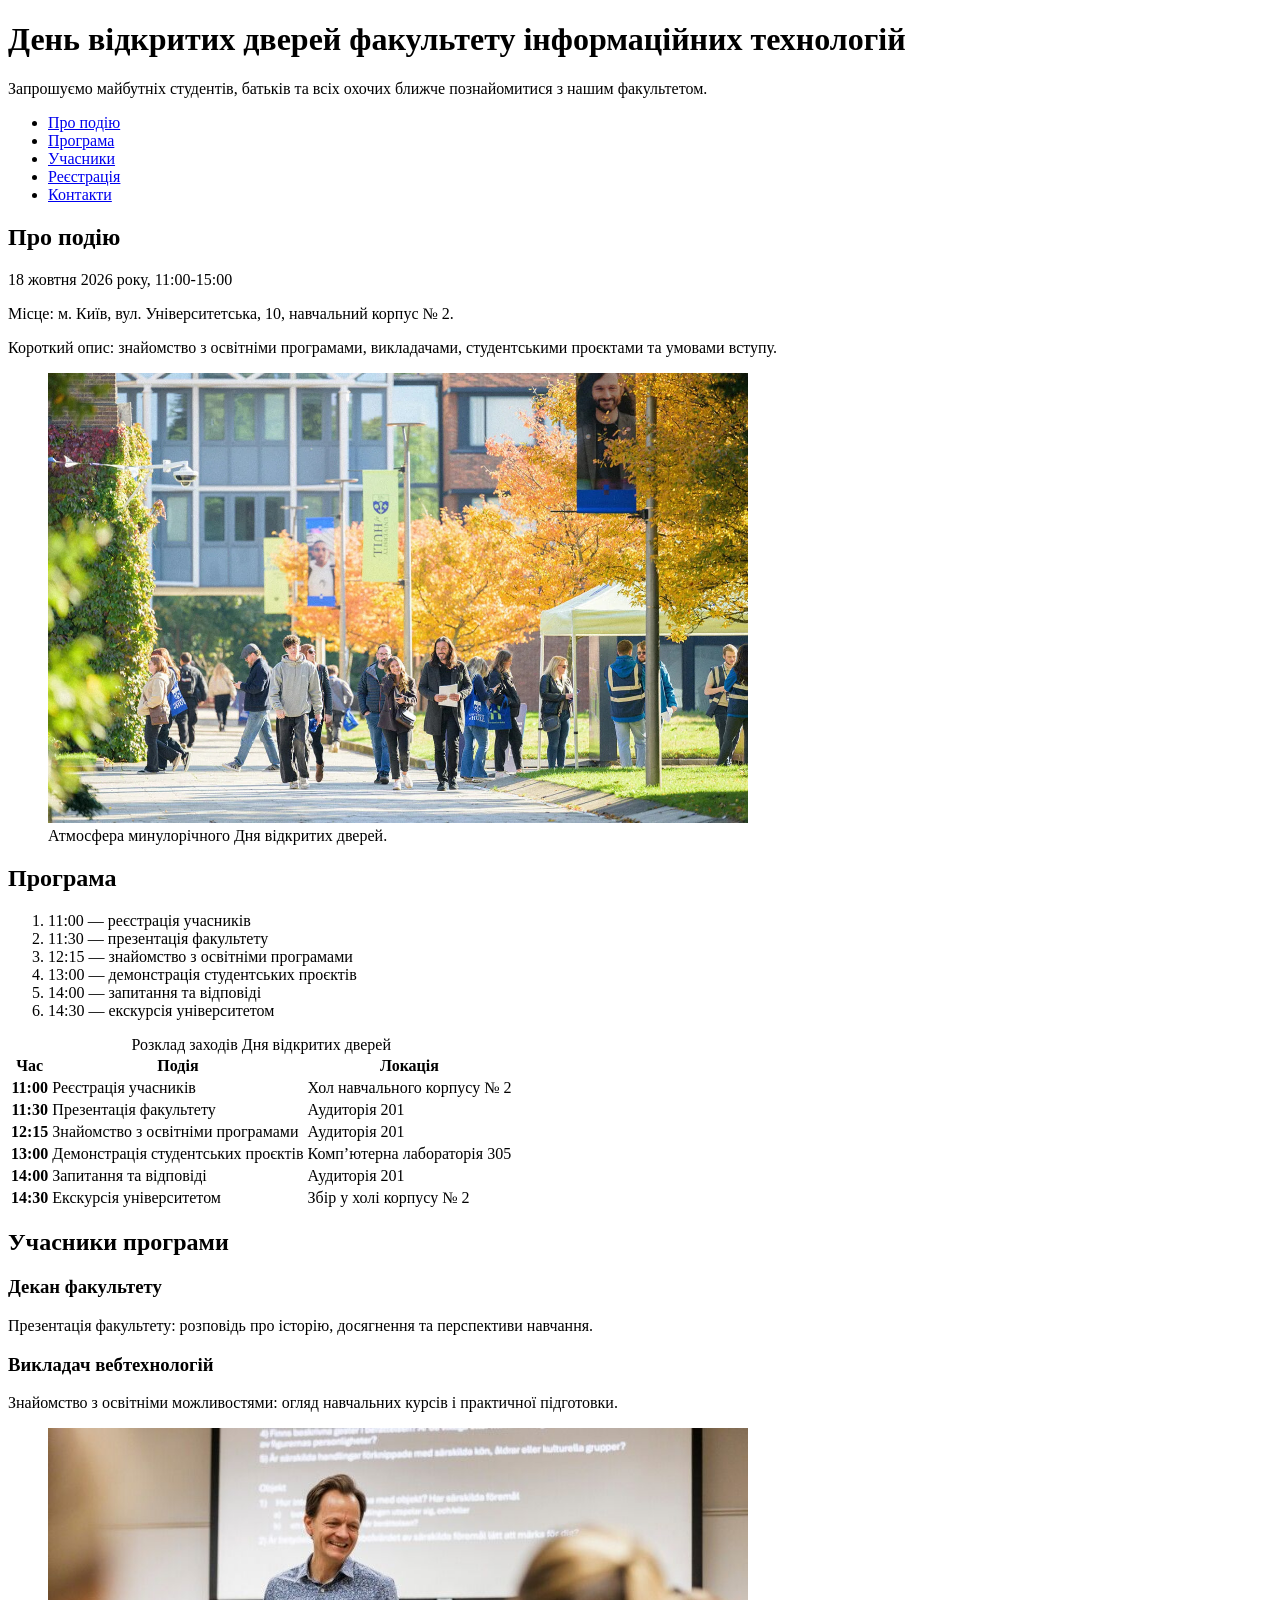
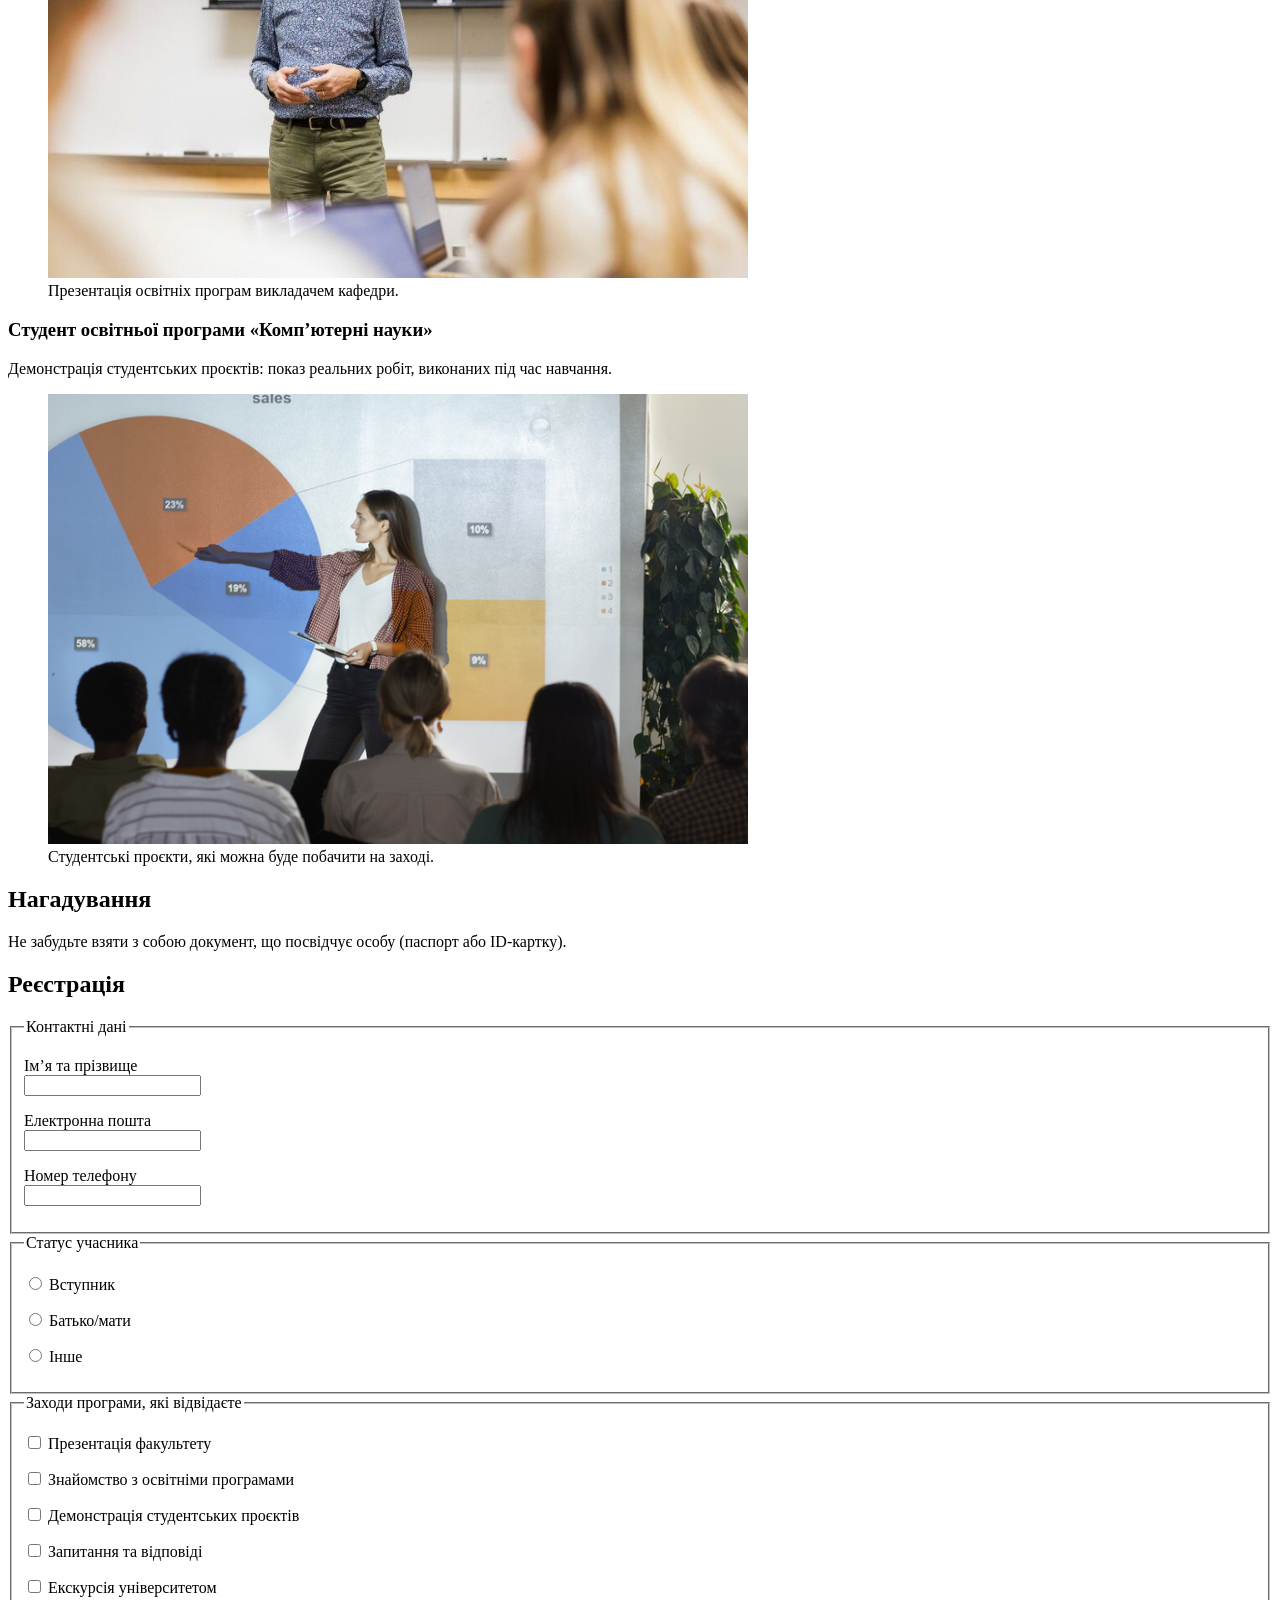
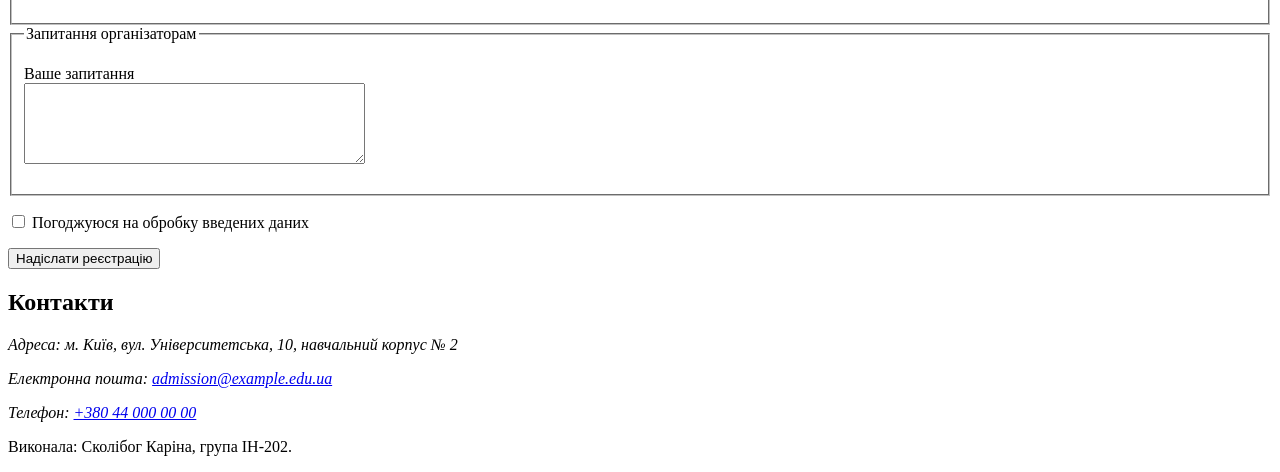
==== lab1/index.html @ 7cae6dbc "lab 1: add semantic HTML page for University Open Day" ====
<!doctype html>
<html lang="uk">
  <head>
    <meta charset="UTF-8" />
    <meta name="viewport" content="width=device-width, initial-scale=1.0" />
    <title>День відкритих дверей факультету інформаційних технологій</title>
  </head>
  <body>
    <!-- Хедер: заголовок, вступний текст і навігація -->
    <header>
      <h1>День відкритих дверей факультету інформаційних технологій</h1>
      <p>
        Запрошуємо майбутніх студентів, батьків та всіх охочих ближче
        познайомитися з нашим факультетом.
      </p>

      <nav>
        <ul>
          <li><a href="#about">Про подію</a></li>
          <li><a href="#program">Програма</a></li>
          <li><a href="#participants">Учасники</a></li>
          <li><a href="#registration">Реєстрація</a></li>
          <li><a href="#contacts">Контакти</a></li>
        </ul>
      </nav>
    </header>

    <main>
      <!-- Розділ Про подію: дата, час, місце, опис і зображення -->
      <section id="about">
        <h2>Про подію</h2>
        <p>
          <time datetime="2026-10-18">18 жовтня 2026 року</time>,
          <time datetime="11:00">11:00</time>-<time datetime="15:00"
            >15:00</time
          >
        </p>
        <p>Місце: м. Київ, вул. Університетська, 10, навчальний корпус № 2.</p>
        <p>
          Короткий опис: знайомство з освітніми програмами, викладачами,
          студентськими проєктами та умовами вступу.
        </p>

        <figure>
          <img
            src="images/openday.jpg"
            alt="Студенти та батьки відвідують територію університету під час Дня відкритих дверей"
            width="700"
            height="450"
          />
          <figcaption>Атмосфера минулорічного Дня відкритих дверей.</figcaption>
        </figure>
      </section>

      <!-- Розділ Програма: нумерований список і таблиця з розкладом -->
      <section id="program">
        <h2>Програма</h2>
        <ol>
          <li>11:00 — реєстрація учасників</li>
          <li>11:30 — презентація факультету</li>
          <li>12:15 — знайомство з освітніми програмами</li>
          <li>13:00 — демонстрація студентських проєктів</li>
          <li>14:00 — запитання та відповіді</li>
          <li>14:30 — екскурсія університетом</li>
        </ol>

        <table>
          <caption>
            Розклад заходів Дня відкритих дверей
          </caption>
          <thead>
            <tr>
              <th scope="col">Час</th>
              <th scope="col">Подія</th>
              <th scope="col">Локація</th>
            </tr>
          </thead>
          <tbody>
            <tr>
              <th scope="row"><time datetime="11:00">11:00</time></th>
              <td>Реєстрація учасників</td>
              <td>Хол навчального корпусу № 2</td>
            </tr>
            <tr>
              <th scope="row"><time datetime="11:30">11:30</time></th>
              <td>Презентація факультету</td>
              <td>Аудиторія 201</td>
            </tr>
            <tr>
              <th scope="row"><time datetime="12:15">12:15</time></th>
              <td>Знайомство з освітніми програмами</td>
              <td>Аудиторія 201</td>
            </tr>
            <tr>
              <th scope="row"><time datetime="13:00">13:00</time></th>
              <td>Демонстрація студентських проєктів</td>
              <td>Комп’ютерна лабораторія 305</td>
            </tr>
            <tr>
              <th scope="row"><time datetime="14:00">14:00</time></th>
              <td>Запитання та відповіді</td>
              <td>Аудиторія 201</td>
            </tr>
            <tr>
              <th scope="row"><time datetime="14:30">14:30</time></th>
              <td>Екскурсія університетом</td>
              <td>Збір у холі корпусу № 2</td>
            </tr>
          </tbody>
        </table>
      </section>

      <!-- Розділ Учасники: кожен учасник як окремий article -->
      <section id="participants">
        <h2>Учасники програми</h2>

        <article>
          <h3>Декан факультету</h3>
          <p>
            Презентація факультету: розповідь про історію, досягнення та
            перспективи навчання.
          </p>
        </article>

        <article>
          <h3>Викладач вебтехнологій</h3>
          <p>
            Знайомство з освітніми можливостями: огляд навчальних курсів і
            практичної підготовки.
          </p>
        </article>

        <!-- Друге зображення: викладач -->
        <figure>
          <img
            src="images/coding.jpg"
            alt="Викладач вебтехнологій проводить презентацію для студентів"
            width="700"
            height="450"
          />
          <figcaption>
            Презентація освітніх програм викладачем кафедри.
          </figcaption>
        </figure>

        <article>
          <h3>Студент освітньої програми «Комп’ютерні науки»</h3>
          <p>
            Демонстрація студентських проєктів: показ реальних робіт, виконаних
            під час навчання.
          </p>
        </article>

        <!-- Третє зображення: студентський проєкт -->
        <figure>
          <img
            src="images/student-project.jpg"
            alt="Студент демонструє програмний проєкт на проекторі"
            width="700"
            height="450"
          />
          <figcaption>
            Студентські проєкти, які можна буде побачити на заході.
          </figcaption>
        </figure>
      </section>

      <!-- Додатковий блок із нагадуванням (aside) -->
      <aside>
        <h2>Нагадування</h2>
        <p>
          Не забудьте взяти з собою документ, що посвідчує особу (паспорт або
          ID-картку).
        </p>
      </aside>

      <!-- Розділ Реєстрація: форма з полями -->
      <section id="registration">
        <h2>Реєстрація</h2>
        <form action="#" method="post">
          <fieldset>
            <legend>Контактні дані</legend>

            <p>
              <label for="full-name">Ім’я та прізвище</label><br />
              <input
                id="full-name"
                name="fullName"
                type="text"
                autocomplete="name"
                required
              />
            </p>

            <p>
              <label for="email">Електронна пошта</label><br />
              <input
                id="email"
                name="email"
                type="email"
                autocomplete="email"
                required
              />
            </p>

            <p>
              <label for="phone">Номер телефону</label><br />
              <input
                id="phone"
                name="phone"
                type="tel"
                autocomplete="tel"
                required
              />
            </p>
          </fieldset>

          <fieldset>
            <legend>Статус учасника</legend>

            <p>
              <input
                id="status-entrant"
                name="status"
                type="radio"
                value="entrant"
                required
              />
              <label for="status-entrant">Вступник</label>
            </p>

            <p>
              <input
                id="status-parent"
                name="status"
                type="radio"
                value="parent"
              />
              <label for="status-parent">Батько/мати</label>
            </p>

            <p>
              <input
                id="status-other"
                name="status"
                type="radio"
                value="other"
              />
              <label for="status-other">Інше</label>
            </p>
          </fieldset>

          <fieldset>
            <legend>Заходи програми, які відвідаєте</legend>

            <p>
              <input
                id="event-presentation"
                name="events"
                type="checkbox"
                value="presentation"
              />
              <label for="event-presentation">Презентація факультету</label>
            </p>

            <p>
              <input
                id="event-programs"
                name="events"
                type="checkbox"
                value="programs"
              />
              <label for="event-programs"
                >Знайомство з освітніми програмами</label
              >
            </p>

            <p>
              <input
                id="event-projects"
                name="events"
                type="checkbox"
                value="projects"
              />
              <label for="event-projects"
                >Демонстрація студентських проєктів</label
              >
            </p>

            <p>
              <input id="event-qa" name="events" type="checkbox" value="qa" />
              <label for="event-qa">Запитання та відповіді</label>
            </p>

            <p>
              <input
                id="event-tour"
                name="events"
                type="checkbox"
                value="tour"
              />
              <label for="event-tour">Екскурсія університетом</label>
            </p>
          </fieldset>

          <fieldset>
            <legend>Запитання організаторам</legend>
            <p>
              <label for="question">Ваше запитання</label><br />
              <textarea
                id="question"
                name="question"
                rows="5"
                cols="40"
              ></textarea>
            </p>
          </fieldset>

          <p>
            <input id="consent" name="consent" type="checkbox" required />
            <label for="consent">Погоджуюся на обробку введених даних</label>
          </p>

          <button type="submit">Надіслати реєстрацію</button>
        </form>
      </section>
    </main>

    <!-- Футер: контакти та інформація про автора -->
    <footer id="contacts">
      <h2>Контакти</h2>
      <address>
        <p>Адреса: м. Київ, вул. Університетська, 10, навчальний корпус № 2</p>
        <p>
          Електронна пошта:
          <a href="mailto:admission@example.edu.ua">admission@example.edu.ua</a>
        </p>
        <p>Телефон: <a href="tel:+380440000000">+380 44 000 00 00</a></p>
      </address>
      <p>Виконала: Сколібог Каріна, група ІН-202.</p>
    </footer>
  </body>
</html>
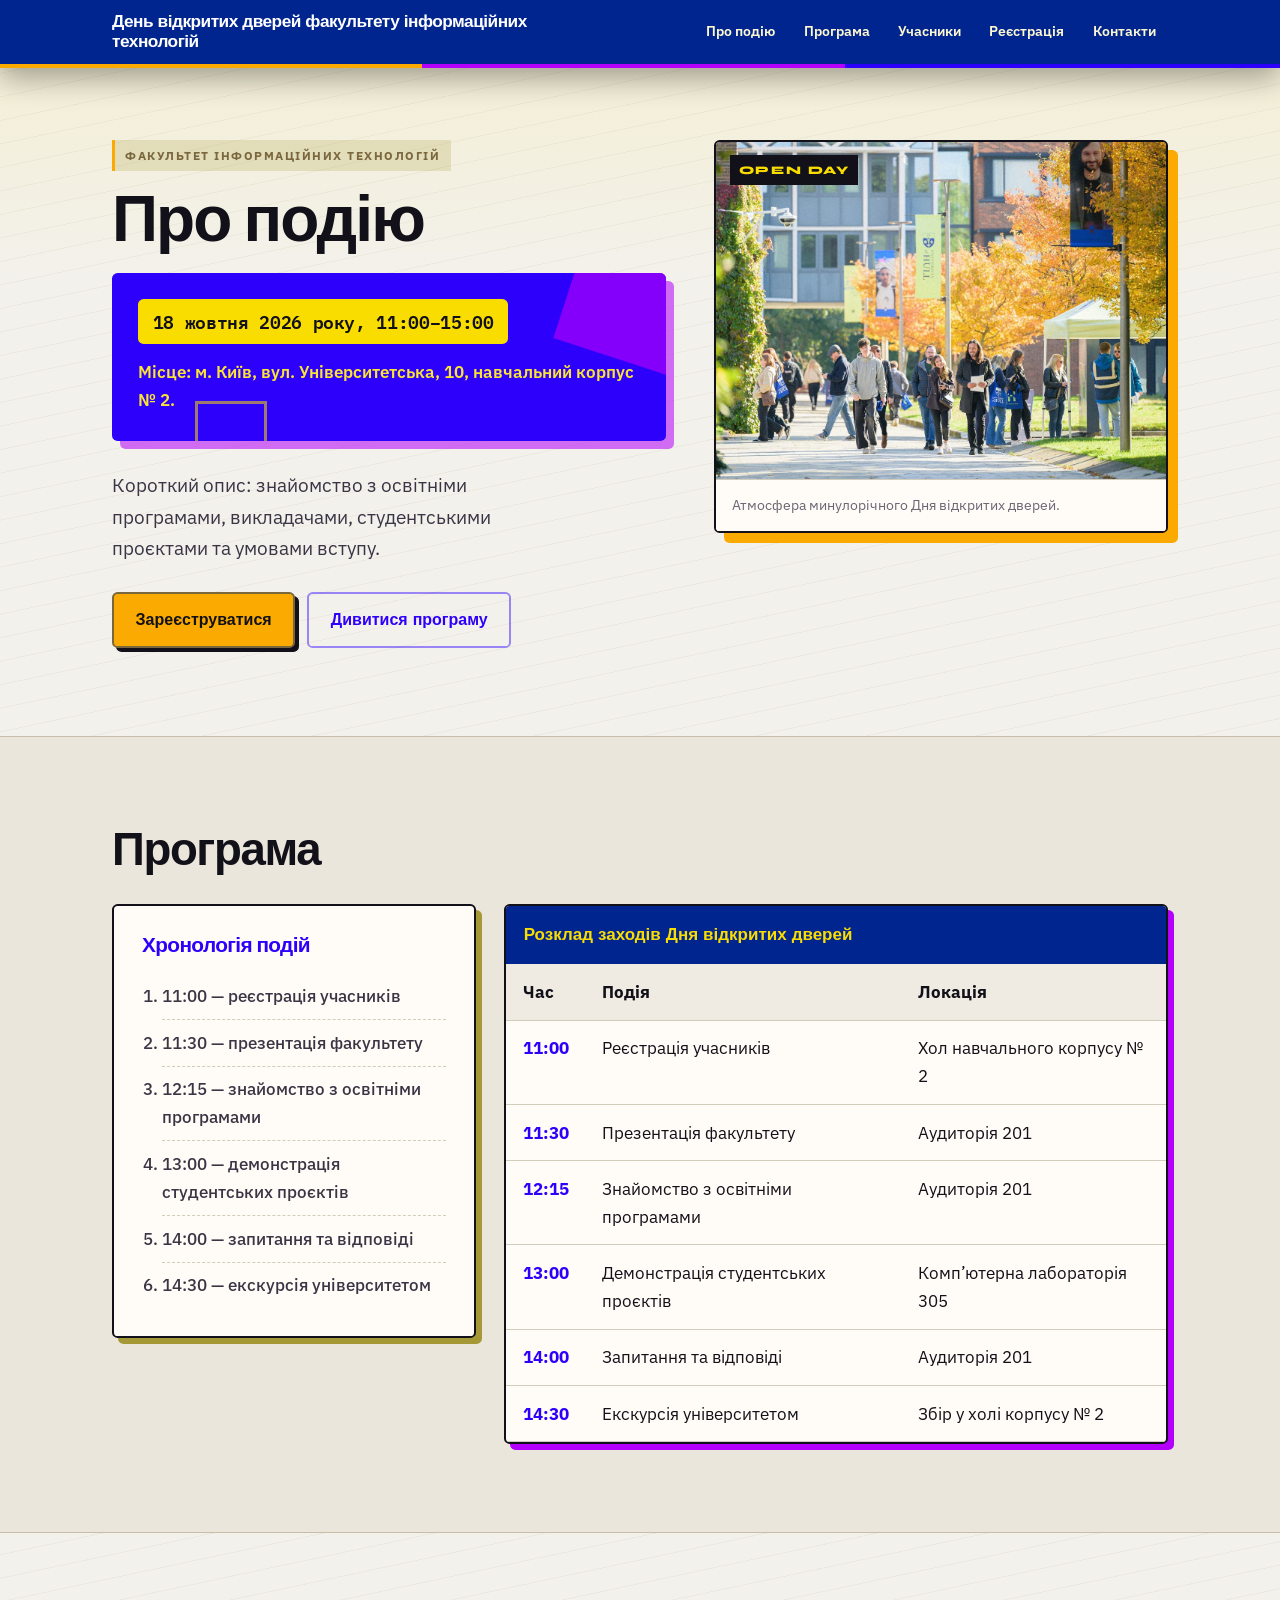
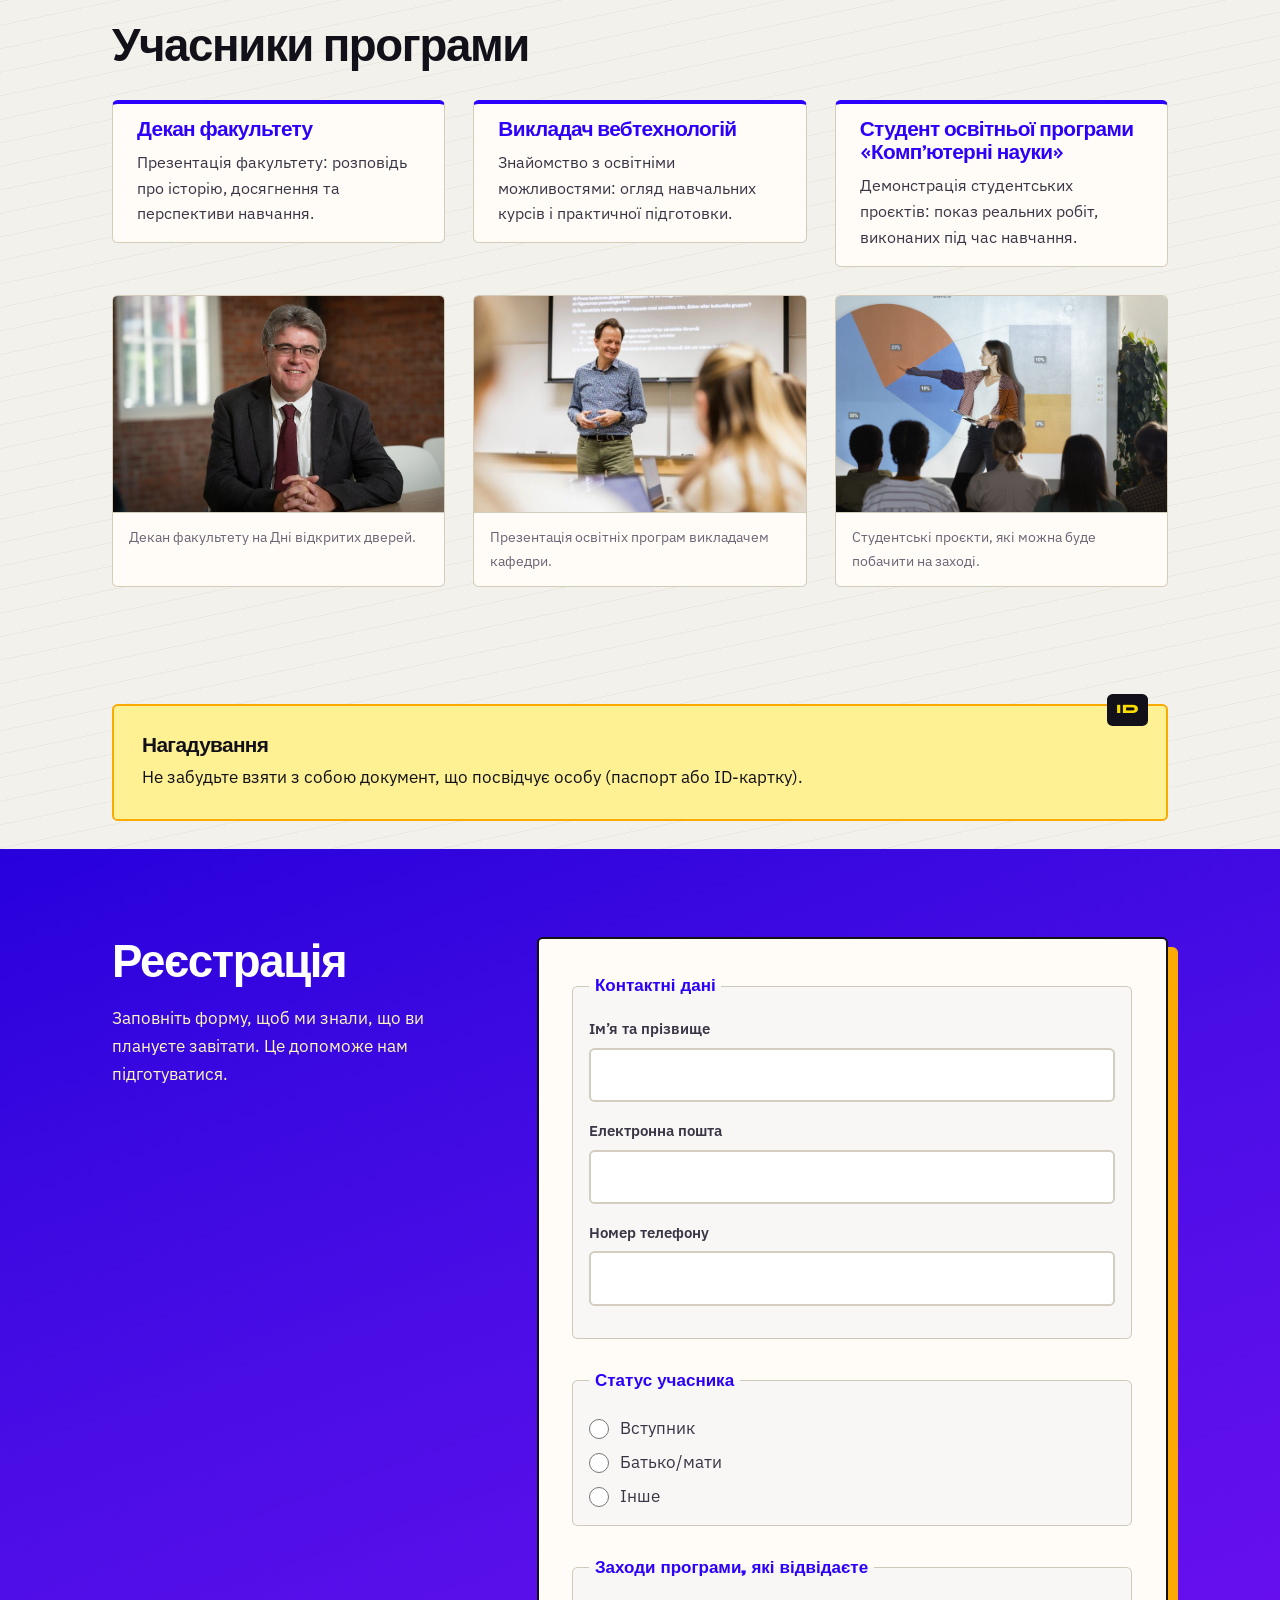
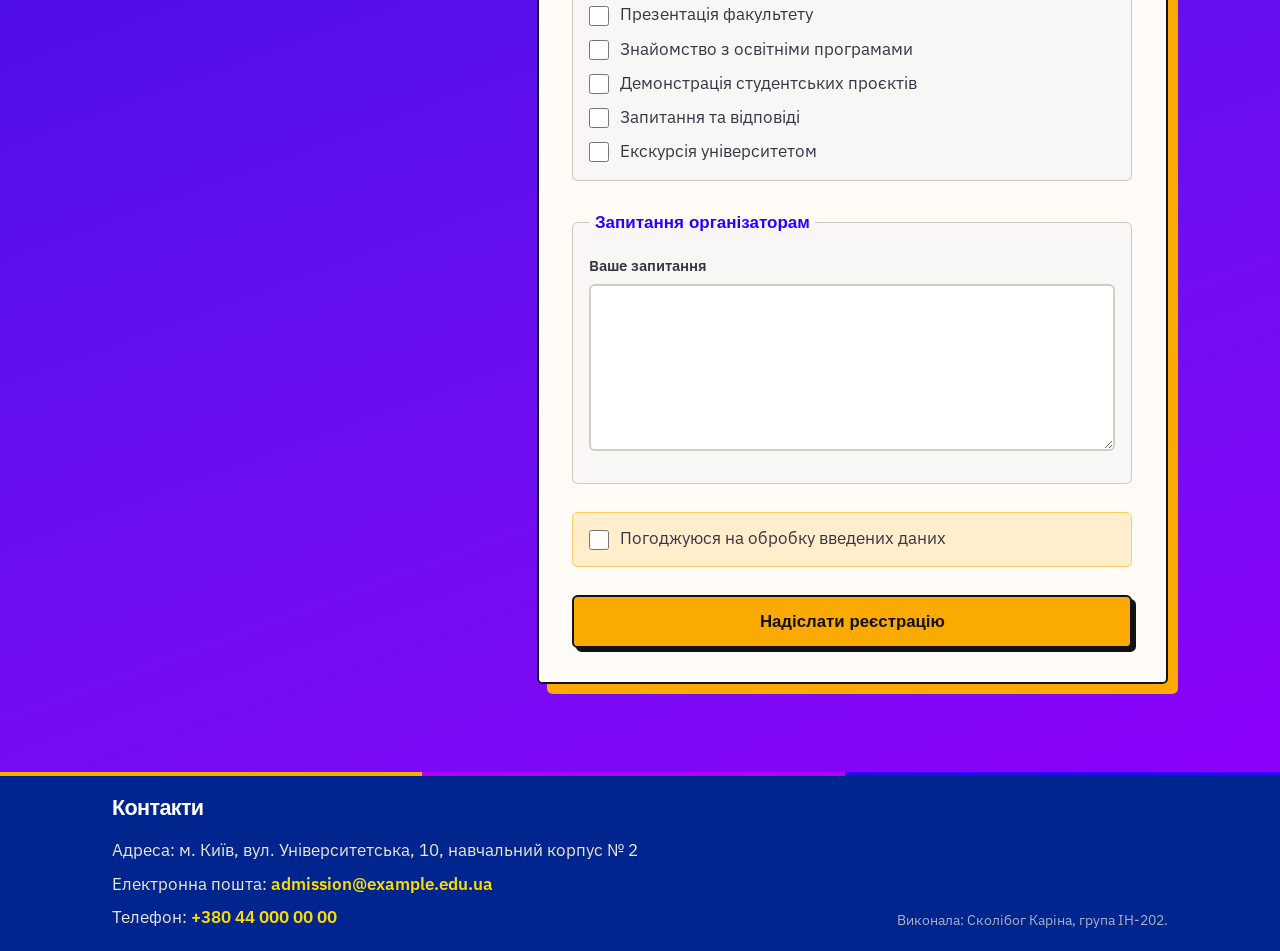
==== commit 1149720f: "lab 2: add CSS styling and responsive layout (flexbox, grid, media queries) for Open Day page" ====
--- a/lab1/index.html
+++ b/lab1/index.html
@@ -4,340 +4,417 @@
     <meta charset="UTF-8" />
     <meta name="viewport" content="width=device-width, initial-scale=1.0" />
     <title>День відкритих дверей факультету інформаційних технологій</title>
+    <link rel="preconnect" href="https://fonts.googleapis.com" />
+    <link rel="preconnect" href="https://fonts.gstatic.com" crossorigin />
+    <link
+      href="https://fonts.googleapis.com/css2?family=IBM+Plex+Mono:wght@500;600&family=IBM+Plex+Sans:wght@400;500;600;700&family=Syne:wght@700;800&display=swap"
+      rel="stylesheet"
+    />
+    <link rel="stylesheet" href="styles.css" />
   </head>
-  <body>
+  <body id="top">
     <!-- Хедер: заголовок, вступний текст і навігація -->
-    <header>
-      <h1>День відкритих дверей факультету інформаційних технологій</h1>
-      <p>
-        Запрошуємо майбутніх студентів, батьків та всіх охочих ближче
-        познайомитися з нашим факультетом.
-      </p>
-
-      <nav>
-        <ul>
-          <li><a href="#about">Про подію</a></li>
-          <li><a href="#program">Програма</a></li>
-          <li><a href="#participants">Учасники</a></li>
-          <li><a href="#registration">Реєстрація</a></li>
-          <li><a href="#contacts">Контакти</a></li>
-        </ul>
-      </nav>
+    <header class="site-header">
+      <div class="container header-inner">
+        <div class="brand">
+          <h1>День відкритих дверей факультету інформаційних технологій</h1>
+          <p>
+            Запрошуємо майбутніх студентів, батьків та всіх охочих ближче
+            познайомитися з нашим факультетом.
+          </p>
+        </div>
+
+        <nav class="main-nav" aria-label="Основна навігація">
+          <ul class="nav-list">
+            <li><a href="#about">Про подію</a></li>
+            <li><a href="#program">Програма</a></li>
+            <li><a href="#participants">Учасники</a></li>
+            <li><a href="#registration">Реєстрація</a></li>
+            <li><a href="#contacts">Контакти</a></li>
+          </ul>
+        </nav>
+      </div>
     </header>
 
     <main>
       <!-- Розділ Про подію: дата, час, місце, опис і зображення -->
-      <section id="about">
-        <h2>Про подію</h2>
-        <p>
-          <time datetime="2026-10-18">18 жовтня 2026 року</time>,
-          <time datetime="11:00">11:00</time>-<time datetime="15:00"
-            >15:00</time
-          >
-        </p>
-        <p>Місце: м. Київ, вул. Університетська, 10, навчальний корпус № 2.</p>
-        <p>
-          Короткий опис: знайомство з освітніми програмами, викладачами,
-          студентськими проєктами та умовами вступу.
-        </p>
-
-        <figure>
-          <img
-            src="images/openday.jpg"
-            alt="Студенти та батьки відвідують територію університету під час Дня відкритих дверей"
-            width="700"
-            height="450"
-          />
-          <figcaption>Атмосфера минулорічного Дня відкритих дверей.</figcaption>
-        </figure>
+      <section id="about" class="section hero-section">
+        <div class="container hero-grid">
+          <div class="hero-text">
+            <p class="hero-kicker">Факультет інформаційних технологій</p>
+            <h2>Про подію</h2>
+            <div class="event-meta">
+              <p class="badge">
+                <time datetime="2026-10-18">18 жовтня 2026 року</time>,
+                <time datetime="11:00">11:00</time>–<time datetime="15:00"
+                  >15:00</time
+                >
+              </p>
+              <p>
+                Місце: м. Київ, вул. Університетська, 10, навчальний корпус № 2.
+              </p>
+            </div>
+            <p class="lead">
+              Короткий опис: знайомство з освітніми програмами, викладачами,
+              студентськими проєктами та умовами вступу.
+            </p>
+            <div class="hero-actions">
+              <a class="btn btn-primary" href="#registration"
+                >Зареєструватися</a
+              >
+              <a class="btn btn-ghost" href="#program">Дивитися програму</a>
+            </div>
+          </div>
+
+          <figure class="hero-figure">
+            <img
+              src="images/openday.jpg"
+              alt="Студенти та батьки відвідують територію університету під час Дня відкритих дверей"
+              width="700"
+              height="450"
+            />
+            <figcaption>
+              Атмосфера минулорічного Дня відкритих дверей.
+            </figcaption>
+          </figure>
+        </div>
       </section>
 
       <!-- Розділ Програма: нумерований список і таблиця з розкладом -->
-      <section id="program">
-        <h2>Програма</h2>
-        <ol>
-          <li>11:00 — реєстрація учасників</li>
-          <li>11:30 — презентація факультету</li>
-          <li>12:15 — знайомство з освітніми програмами</li>
-          <li>13:00 — демонстрація студентських проєктів</li>
-          <li>14:00 — запитання та відповіді</li>
-          <li>14:30 — екскурсія університетом</li>
-        </ol>
-
-        <table>
-          <caption>
-            Розклад заходів Дня відкритих дверей
-          </caption>
-          <thead>
-            <tr>
-              <th scope="col">Час</th>
-              <th scope="col">Подія</th>
-              <th scope="col">Локація</th>
-            </tr>
-          </thead>
-          <tbody>
-            <tr>
-              <th scope="row"><time datetime="11:00">11:00</time></th>
-              <td>Реєстрація учасників</td>
-              <td>Хол навчального корпусу № 2</td>
-            </tr>
-            <tr>
-              <th scope="row"><time datetime="11:30">11:30</time></th>
-              <td>Презентація факультету</td>
-              <td>Аудиторія 201</td>
-            </tr>
-            <tr>
-              <th scope="row"><time datetime="12:15">12:15</time></th>
-              <td>Знайомство з освітніми програмами</td>
-              <td>Аудиторія 201</td>
-            </tr>
-            <tr>
-              <th scope="row"><time datetime="13:00">13:00</time></th>
-              <td>Демонстрація студентських проєктів</td>
-              <td>Комп’ютерна лабораторія 305</td>
-            </tr>
-            <tr>
-              <th scope="row"><time datetime="14:00">14:00</time></th>
-              <td>Запитання та відповіді</td>
-              <td>Аудиторія 201</td>
-            </tr>
-            <tr>
-              <th scope="row"><time datetime="14:30">14:30</time></th>
-              <td>Екскурсія університетом</td>
-              <td>Збір у холі корпусу № 2</td>
-            </tr>
-          </tbody>
-        </table>
+      <section id="program" class="section section-muted">
+        <div class="container">
+          <h2>Програма</h2>
+
+          <div class="program-layout">
+            <div class="program-list-wrap">
+              <h3>Хронологія подій</h3>
+              <ol class="program-list">
+                <li>11:00 — реєстрація учасників</li>
+                <li>11:30 — презентація факультету</li>
+                <li>12:15 — знайомство з освітніми програмами</li>
+                <li>13:00 — демонстрація студентських проєктів</li>
+                <li>14:00 — запитання та відповіді</li>
+                <li>14:30 — екскурсія університетом</li>
+              </ol>
+            </div>
+
+            <div class="table-responsive">
+              <table>
+                <caption>
+                  Розклад заходів Дня відкритих дверей
+                </caption>
+                <thead>
+                  <tr>
+                    <th scope="col">Час</th>
+                    <th scope="col">Подія</th>
+                    <th scope="col">Локація</th>
+                  </tr>
+                </thead>
+                <tbody>
+                  <tr>
+                    <th scope="row"><time datetime="11:00">11:00</time></th>
+                    <td>Реєстрація учасників</td>
+                    <td>Хол навчального корпусу № 2</td>
+                  </tr>
+                  <tr>
+                    <th scope="row"><time datetime="11:30">11:30</time></th>
+                    <td>Презентація факультету</td>
+                    <td>Аудиторія 201</td>
+                  </tr>
+                  <tr>
+                    <th scope="row"><time datetime="12:15">12:15</time></th>
+                    <td>Знайомство з освітніми програмами</td>
+                    <td>Аудиторія 201</td>
+                  </tr>
+                  <tr>
+                    <th scope="row"><time datetime="13:00">13:00</time></th>
+                    <td>Демонстрація студентських проєктів</td>
+                    <td>Комп’ютерна лабораторія 305</td>
+                  </tr>
+                  <tr>
+                    <th scope="row"><time datetime="14:00">14:00</time></th>
+                    <td>Запитання та відповіді</td>
+                    <td>Аудиторія 201</td>
+                  </tr>
+                  <tr>
+                    <th scope="row"><time datetime="14:30">14:30</time></th>
+                    <td>Екскурсія університетом</td>
+                    <td>Збір у холі корпусу № 2</td>
+                  </tr>
+                </tbody>
+              </table>
+            </div>
+          </div>
+        </div>
       </section>
 
       <!-- Розділ Учасники: кожен учасник як окремий article -->
-      <section id="participants">
-        <h2>Учасники програми</h2>
-
-        <article>
-          <h3>Декан факультету</h3>
+      <section id="participants" class="section">
+        <div class="container">
+          <h2>Учасники програми</h2>
+
+          <div class="participants-panel">
+            <div class="participants-grid">
+              <div class="participant-stack">
+                <article class="participant-card">
+                  <h3>Декан факультету</h3>
+                  <p>
+                    Презентація факультету: розповідь про історію, досягнення та
+                    перспективи навчання.
+                  </p>
+                </article>
+                <figure class="participant-card card-image">
+                  <img
+                    src="images/dean.jpg"
+                    alt="Декан факультету інформаційних технологій"
+                    width="700"
+                    height="450"
+                  />
+                  <figcaption>
+                    Декан факультету на Дні відкритих дверей.
+                  </figcaption>
+                </figure>
+              </div>
+
+              <div class="participant-stack">
+                <article class="participant-card">
+                  <h3>Викладач вебтехнологій</h3>
+                  <p>
+                    Знайомство з освітніми можливостями: огляд навчальних курсів
+                    і практичної підготовки.
+                  </p>
+                </article>
+                <!-- Друге зображення: викладач -->
+                <figure class="participant-card card-image">
+                  <img
+                    src="images/coding.jpg"
+                    alt="Викладач вебтехнологій проводить презентацію для студентів"
+                    width="700"
+                    height="450"
+                  />
+                  <figcaption>
+                    Презентація освітніх програм викладачем кафедри.
+                  </figcaption>
+                </figure>
+              </div>
+
+              <div class="participant-stack">
+                <article class="participant-card">
+                  <h3>Студент освітньої програми «Комп’ютерні науки»</h3>
+                  <p>
+                    Демонстрація студентських проєктів: показ реальних робіт,
+                    виконаних під час навчання.
+                  </p>
+                </article>
+                <!-- Третє зображення: студентський проєкт -->
+                <figure class="participant-card card-image">
+                  <img
+                    src="images/student-project.jpg"
+                    alt="Студент демонструє програмний проєкт на проекторі"
+                    width="700"
+                    height="450"
+                  />
+                  <figcaption>
+                    Студентські проєкти, які можна буде побачити на заході.
+                  </figcaption>
+                </figure>
+              </div>
+            </div>
+          </div>
+        </div>
+      </section>
+
+      <!-- Додатковий блок із нагадуванням (aside) -->
+      <aside class="container">
+        <div class="reminder-box">
+          <h2>Нагадування</h2>
           <p>
-            Презентація факультету: розповідь про історію, досягнення та
-            перспективи навчання.
+            Не забудьте взяти з собою документ, що посвідчує особу (паспорт або
+            ID-картку).
           </p>
-        </article>
-
-        <article>
-          <h3>Викладач вебтехнологій</h3>
-          <p>
-            Знайомство з освітніми можливостями: огляд навчальних курсів і
-            практичної підготовки.
-          </p>
-        </article>
-
-        <!-- Друге зображення: викладач -->
-        <figure>
-          <img
-            src="images/coding.jpg"
-            alt="Викладач вебтехнологій проводить презентацію для студентів"
-            width="700"
-            height="450"
-          />
-          <figcaption>
-            Презентація освітніх програм викладачем кафедри.
-          </figcaption>
-        </figure>
-
-        <article>
-          <h3>Студент освітньої програми «Комп’ютерні науки»</h3>
-          <p>
-            Демонстрація студентських проєктів: показ реальних робіт, виконаних
-            під час навчання.
-          </p>
-        </article>
-
-        <!-- Третє зображення: студентський проєкт -->
-        <figure>
-          <img
-            src="images/student-project.jpg"
-            alt="Студент демонструє програмний проєкт на проекторі"
-            width="700"
-            height="450"
-          />
-          <figcaption>
-            Студентські проєкти, які можна буде побачити на заході.
-          </figcaption>
-        </figure>
+        </div>
+      </aside>
+
+      <!-- Розділ Реєстрація: форма з полями -->
+      <section id="registration" class="section section-accent">
+        <div class="container form-layout">
+          <div class="form-info">
+            <h2>Реєстрація</h2>
+            <p>
+              Заповніть форму, щоб ми знали, що ви плануєте завітати. Це
+              допоможе нам підготуватися.
+            </p>
+          </div>
+
+          <form action="#" method="post">
+            <fieldset>
+              <legend>Контактні дані</legend>
+
+              <div class="form-field">
+                <label for="full-name">Ім’я та прізвище</label>
+                <input
+                  id="full-name"
+                  name="fullName"
+                  type="text"
+                  autocomplete="name"
+                  required
+                />
+              </div>
+
+              <div class="form-field">
+                <label for="email">Електронна пошта</label>
+                <input
+                  id="email"
+                  name="email"
+                  type="email"
+                  autocomplete="email"
+                  required
+                />
+              </div>
+
+              <div class="form-field">
+                <label for="phone">Номер телефону</label>
+                <input
+                  id="phone"
+                  name="phone"
+                  type="tel"
+                  autocomplete="tel"
+                  required
+                />
+              </div>
+            </fieldset>
+
+            <fieldset>
+              <legend>Статус учасника</legend>
+
+              <div class="radio-group">
+                <div class="form-check">
+                  <input
+                    id="status-entrant"
+                    name="status"
+                    type="radio"
+                    value="entrant"
+                    required
+                  />
+                  <label for="status-entrant">Вступник</label>
+                </div>
+                <div class="form-check">
+                  <input
+                    id="status-parent"
+                    name="status"
+                    type="radio"
+                    value="parent"
+                  />
+                  <label for="status-parent">Батько/мати</label>
+                </div>
+                <div class="form-check">
+                  <input
+                    id="status-other"
+                    name="status"
+                    type="radio"
+                    value="other"
+                  />
+                  <label for="status-other">Інше</label>
+                </div>
+              </div>
+            </fieldset>
+
+            <fieldset>
+              <legend>Заходи програми, які відвідаєте</legend>
+              <div class="checkbox-group">
+                <div class="form-check">
+                  <input
+                    id="event-presentation"
+                    name="events"
+                    type="checkbox"
+                    value="presentation"
+                  />
+                  <label for="event-presentation">Презентація факультету</label>
+                </div>
+                <div class="form-check">
+                  <input
+                    id="event-programs"
+                    name="events"
+                    type="checkbox"
+                    value="programs"
+                  />
+                  <label for="event-programs"
+                    >Знайомство з освітніми програмами</label
+                  >
+                </div>
+                <div class="form-check">
+                  <input
+                    id="event-projects"
+                    name="events"
+                    type="checkbox"
+                    value="projects"
+                  />
+                  <label for="event-projects"
+                    >Демонстрація студентських проєктів</label
+                  >
+                </div>
+                <div class="form-check">
+                  <input
+                    id="event-qa"
+                    name="events"
+                    type="checkbox"
+                    value="qa"
+                  />
+                  <label for="event-qa">Запитання та відповіді</label>
+                </div>
+                <div class="form-check">
+                  <input
+                    id="event-tour"
+                    name="events"
+                    type="checkbox"
+                    value="tour"
+                  />
+                  <label for="event-tour">Екскурсія університетом</label>
+                </div>
+              </div>
+            </fieldset>
+
+            <fieldset>
+              <legend>Запитання організаторам</legend>
+              <div class="form-field">
+                <label for="question">Ваше запитання</label>
+                <textarea id="question" name="question" rows="5"></textarea>
+              </div>
+            </fieldset>
+
+            <div class="form-check consent-check">
+              <input id="consent" name="consent" type="checkbox" required />
+              <label for="consent">Погоджуюся на обробку введених даних</label>
+            </div>
+
+            <button type="submit" class="btn-submit">
+              Надіслати реєстрацію
+            </button>
+          </form>
+        </div>
       </section>
-
-      <!-- Додатковий блок із нагадуванням (aside) -->
-      <aside>
-        <h2>Нагадування</h2>
-        <p>
-          Не забудьте взяти з собою документ, що посвідчує особу (паспорт або
-          ID-картку).
-        </p>
-      </aside>
-
-      <!-- Розділ Реєстрація: форма з полями -->
-      <section id="registration">
-        <h2>Реєстрація</h2>
-        <form action="#" method="post">
-          <fieldset>
-            <legend>Контактні дані</legend>
-
+    </main>
+
+    <!-- Футер: контакти та інформація про автора -->
+    <footer id="contacts" class="site-footer">
+      <div class="container footer-inner">
+        <div class="footer-contacts">
+          <h2>Контакти</h2>
+          <address>
+            <p>Адреса: м. Київ, вул. Університетська, 10, навчальний корпус № 2</p>
             <p>
-              <label for="full-name">Ім’я та прізвище</label><br />
-              <input
-                id="full-name"
-                name="fullName"
-                type="text"
-                autocomplete="name"
-                required
-              />
-            </p>
-
-            <p>
-              <label for="email">Електронна пошта</label><br />
-              <input
-                id="email"
-                name="email"
-                type="email"
-                autocomplete="email"
-                required
-              />
-            </p>
-
-            <p>
-              <label for="phone">Номер телефону</label><br />
-              <input
-                id="phone"
-                name="phone"
-                type="tel"
-                autocomplete="tel"
-                required
-              />
-            </p>
-          </fieldset>
-
-          <fieldset>
-            <legend>Статус учасника</legend>
-
-            <p>
-              <input
-                id="status-entrant"
-                name="status"
-                type="radio"
-                value="entrant"
-                required
-              />
-              <label for="status-entrant">Вступник</label>
-            </p>
-
-            <p>
-              <input
-                id="status-parent"
-                name="status"
-                type="radio"
-                value="parent"
-              />
-              <label for="status-parent">Батько/мати</label>
-            </p>
-
-            <p>
-              <input
-                id="status-other"
-                name="status"
-                type="radio"
-                value="other"
-              />
-              <label for="status-other">Інше</label>
-            </p>
-          </fieldset>
-
-          <fieldset>
-            <legend>Заходи програми, які відвідаєте</legend>
-
-            <p>
-              <input
-                id="event-presentation"
-                name="events"
-                type="checkbox"
-                value="presentation"
-              />
-              <label for="event-presentation">Презентація факультету</label>
-            </p>
-
-            <p>
-              <input
-                id="event-programs"
-                name="events"
-                type="checkbox"
-                value="programs"
-              />
-              <label for="event-programs"
-                >Знайомство з освітніми програмами</label
+              Електронна пошта:
+              <a href="mailto:admission@example.edu.ua"
+                >admission@example.edu.ua</a
               >
             </p>
-
             <p>
-              <input
-                id="event-projects"
-                name="events"
-                type="checkbox"
-                value="projects"
-              />
-              <label for="event-projects"
-                >Демонстрація студентських проєктів</label
-              >
+              Телефон: <a href="tel:+380440000000">+380 44 000 00 00</a>
             </p>
-
-            <p>
-              <input id="event-qa" name="events" type="checkbox" value="qa" />
-              <label for="event-qa">Запитання та відповіді</label>
-            </p>
-
-            <p>
-              <input
-                id="event-tour"
-                name="events"
-                type="checkbox"
-                value="tour"
-              />
-              <label for="event-tour">Екскурсія університетом</label>
-            </p>
-          </fieldset>
-
-          <fieldset>
-            <legend>Запитання організаторам</legend>
-            <p>
-              <label for="question">Ваше запитання</label><br />
-              <textarea
-                id="question"
-                name="question"
-                rows="5"
-                cols="40"
-              ></textarea>
-            </p>
-          </fieldset>
-
-          <p>
-            <input id="consent" name="consent" type="checkbox" required />
-            <label for="consent">Погоджуюся на обробку введених даних</label>
-          </p>
-
-          <button type="submit">Надіслати реєстрацію</button>
-        </form>
-      </section>
-    </main>
-
-    <!-- Футер: контакти та інформація про автора -->
-    <footer id="contacts">
-      <h2>Контакти</h2>
-      <address>
-        <p>Адреса: м. Київ, вул. Університетська, 10, навчальний корпус № 2</p>
-        <p>
-          Електронна пошта:
-          <a href="mailto:admission@example.edu.ua">admission@example.edu.ua</a>
-        </p>
-        <p>Телефон: <a href="tel:+380440000000">+380 44 000 00 00</a></p>
-      </address>
-      <p>Виконала: Сколібог Каріна, група ІН-202.</p>
+          </address>
+        </div>
+        <p class="author-info">Виконала: Сколібог Каріна, група ІН-202.</p>
+      </div>
     </footer>
   </body>
 </html>
--- a/lab1/styles.css
+++ b/lab1/styles.css
@@ -0,0 +1,1018 @@
+/* Змінні: кольори, шрифти, розміри */
+:root {
+  --gold: #faaa00;
+  --magenta: #b400fa;
+  --yellow: #fadd00;
+  --blue: #2c00fa;
+  --olive: #a59837;
+  --bronze: #7a673d;
+
+  --ink: #121018;
+  --ink-soft: #3a3545;
+  --muted: #6a6474;
+  --canvas: #f3f1ec;
+  --canvas-deep: #e8e2d6;
+  --surface: #fffcf7;
+  --line: color-mix(in srgb, var(--bronze) 32%, transparent);
+  --footer-bg: #01258f;
+
+  --radius: 0.35rem;
+  --space-sm: 1rem;
+  --space-md: 1.75rem;
+  --space-lg: clamp(2.75rem, 7vw, 5.5rem);
+  --content-max: 70rem;
+  --focus: 3px solid var(--yellow);
+  --font-display: "Syne", "Trebuchet MS", sans-serif;
+  --font-body: "IBM Plex Sans", "Segoe UI", sans-serif;
+  --font-mono: "IBM Plex Mono", "Consolas", "Courier New", monospace;
+  --stripe: linear-gradient(
+    90deg,
+    var(--gold) 0 33%,
+    var(--magenta) 33% 66%,
+    var(--blue) 66% 100%
+  );
+}
+/* Скидання стилів для всіх елементів*/
+*,
+*::before,
+*::after {
+  box-sizing: border-box;
+  margin: 0;
+  padding: 0;
+}
+
+html {
+  scroll-behavior: smooth;
+  scroll-padding-top: 6rem;
+  max-width: 100%;
+  overflow-x: clip;
+}
+/* Основний стиль для тіла сайту */
+body {
+  font-family: var(--font-body);
+  font-size: 1.0625rem;
+  line-height: 1.65;
+  color: var(--ink);
+  background-color: var(--canvas);
+  background-image:
+    linear-gradient(
+      180deg,
+      color-mix(in srgb, var(--yellow) 12%, transparent),
+      transparent 18rem
+    ),
+    repeating-linear-gradient(
+      -12deg,
+      transparent,
+      transparent 22px,
+      color-mix(in srgb, var(--bronze) 6%, transparent) 22px,
+      color-mix(in srgb, var(--bronze) 6%, transparent) 23px
+    );
+  max-width: 100%;
+  overflow-x: clip;
+  min-height: 100%;
+}
+
+img {
+  display: block;
+  max-width: 100%;
+  height: auto;
+}
+
+a {
+  /* стилі для посилань */
+  color: var(--blue);
+  text-underline-offset: 0.2em;
+  transition:
+    color 0.2s ease,
+    background-color 0.2s ease,
+    border-color 0.2s ease,
+    transform 0.15s ease,
+    box-shadow 0.2s ease;
+}
+
+a:hover {
+  color: var(--magenta);
+}
+
+/* Focus styles для фокусування на елементі (tab)*/
+a:focus-visible,
+button:focus-visible,
+input:focus-visible,
+textarea:focus-visible {
+  outline: var(--focus);
+  outline-offset: 3px;
+}
+
+h1,
+h2,
+h3 {
+  font-family: var(--font-display);
+  line-height: 1.12;
+  letter-spacing: -0.03em;
+  color: var(--ink);
+}
+
+h2 {
+  font-size: clamp(1.85rem, 4vw, 2.85rem);
+  margin-bottom: var(--space-sm);
+}
+
+h3 {
+  font-size: clamp(1.1rem, 2vw, 1.3rem);
+}
+
+/* ---------- Контейнер ---------- */
+.container {
+  width: 100%;
+  max-width: var(--content-max);
+  margin-inline: auto; /* центрування контейнера */
+  padding-inline: clamp(1rem, 4vw, 2rem); /* бічні відступи */
+}
+
+.section {
+  padding-block: var(--space-lg); /* верхній та нижній відступ */
+}
+
+.section-muted {
+  background: color-mix(in srgb, var(--canvas-deep) 85%, var(--surface));
+  border-block: 1px solid var(--line);
+}
+
+/* Стиль для шапки сайту */
+.site-header {
+  position: sticky;
+  top: 0; /* прилипає до верху сторінки */
+  z-index: 100;
+  height: auto;
+  background: var(--footer-bg);
+  color: #fff;
+  border-bottom: 4px solid transparent;
+  border-image: var(--stripe) 1;
+  box-shadow: 0 10px 30px color-mix(in srgb, #000 35%, transparent);
+}
+
+.header-inner {
+  display: flex;
+  flex-wrap: wrap; /* перенос елементів на нову строку */
+  align-items: center;
+  justify-content: space-between; /* розміщення елементів по горизонталі */
+  gap: 0.65rem 1rem;
+  padding-block: 0.75rem;
+}
+
+.brand {
+  max-width: min(100%, 26rem);
+  flex: 0 1 auto;
+}
+
+.brand h1 {
+  font-size: clamp(0.85rem, 2.2vw, 1.08rem);
+  font-weight: 800;
+  color: #fff;
+}
+
+.brand p {
+  display: none;
+}
+
+.main-nav {
+  flex: 0 1 auto;
+  min-width: 0;
+}
+
+.nav-list {
+  display: flex;
+  flex-wrap: wrap;
+  gap: 0.25rem;
+  list-style: none;
+  justify-content: flex-end;
+}
+
+.nav-list a {
+  display: inline-block;
+  text-decoration: none;
+  color: color-mix(in srgb, #fff 82%, var(--yellow));
+  font-weight: 600;
+  font-size: 0.88rem;
+  padding: 0.45rem 0.7rem;
+  border: 1px solid transparent;
+  border-radius: var(--radius);
+}
+
+.nav-list a:hover {
+  color: var(--ink);
+  background: var(--yellow);
+  border-color: var(--gold);
+}
+
+.nav-list a:focus-visible {
+  outline: var(--focus);
+  outline-offset: 2px;
+}
+
+/* Стиль для секції з головним зображенням */
+.hero-section {
+  padding-block: clamp(2.5rem, 6vw, 4.5rem) var(--space-lg);
+}
+
+.hero-grid {
+  display: grid; /* grid для розміщення елементів */
+  grid-template-columns: 1fr;
+  gap: var(--space-md); /* відступи між елементами */
+  align-items: start;
+}
+
+/* Медиазапит для невеликої ширини */
+@media (min-width: 768px) {
+  .hero-grid {
+    grid-template-columns: minmax(0, 1.1fr) minmax(0, 0.9fr);
+    gap: clamp(1.5rem, 4vw, 3rem);
+  }
+}
+
+.hero-kicker {
+  display: inline-block;
+  font-size: 0.78rem;
+  font-weight: 700;
+  letter-spacing: 0.12em;
+  text-transform: uppercase;
+  color: var(--bronze);
+  margin-bottom: 0.85rem;
+  padding: 0.35rem 0.65rem;
+  background: color-mix(in srgb, var(--olive) 22%, transparent);
+  border-left: 3px solid var(--gold);
+}
+
+.hero-text h2 {
+  font-size: clamp(2.35rem, 7vw, 4rem);
+  max-width: 11ch;
+  margin-bottom: var(--space-sm);
+  color: var(--ink);
+}
+
+.event-meta {
+  position: relative;
+  overflow: hidden;
+  background: var(--blue);
+  color: #fff;
+  padding: clamp(1.15rem, 3vw, 1.65rem);
+  margin-bottom: var(--space-md);
+  border-radius: var(--radius);
+  box-shadow: 8px 8px 0 color-mix(in srgb, var(--magenta) 55%, transparent);
+}
+
+/* Пурпуровий квадрат справа (декор) */
+.event-meta::before {
+  content: "";
+  position: absolute;
+  width: 8rem;
+  height: 8rem;
+  right: -2rem;
+  top: -2.5rem;
+  background: color-mix(in srgb, var(--magenta) 65%, transparent);
+  transform: rotate(18deg);
+  pointer-events: none;
+}
+
+/* Жовтий квадрат зліва */
+.event-meta::after {
+  content: "";
+  position: absolute;
+  width: 4.5rem;
+  height: 4.5rem;
+  left: 15%;
+  bottom: -2rem;
+  border: 3px solid var(--yellow);
+  opacity: 0.55;
+  pointer-events: none;
+}
+
+/* Область з датою події */
+.event-meta .badge {
+  position: relative;
+  z-index: 1;
+  display: inline-block;
+  background: var(--yellow);
+  color: var(--ink);
+  font-family: var(--font-mono);
+  font-weight: 600;
+  font-size: clamp(0.95rem, 2.3vw, 1.1rem);
+  letter-spacing: -0.02em;
+  padding: 0.5rem 0.9rem;
+  margin-bottom: 0.9rem;
+  border-radius: var(--radius);
+}
+
+/* Текст під датою події */
+.event-meta p:last-child {
+  position: relative;
+  z-index: 1;
+  font-weight: 600;
+  color: color-mix(in srgb, var(--yellow) 80%, #fff);
+}
+
+.lead {
+  font-size: clamp(1.05rem, 2.2vw, 1.2rem);
+  color: var(--ink-soft);
+  max-width: 40ch;
+  margin-bottom: var(--space-md);
+}
+
+/* Область з кнопками */
+.hero-actions {
+  display: flex;
+  flex-wrap: wrap;
+  gap: 0.75rem;
+}
+
+.btn {
+  display: inline-flex; /* розміщення елементів в ряд */
+  align-items: center; /* вертикальне центрування */
+  justify-content: center; /* горизонтальне центрування */
+  min-height: 3rem;
+  padding: 0.8rem 1.35rem;
+  font-family: var(--font-display);
+  font-weight: 800;
+  font-size: 1rem;
+  text-decoration: none;
+  border-radius: var(--radius);
+  border: 2px solid transparent;
+  cursor: pointer;
+}
+
+.btn-primary {
+  background: var(--gold);
+  color: var(--ink);
+  border-color: var(--bronze);
+  box-shadow: 4px 4px 0 var(--ink);
+}
+
+/* Наведенння на кнопку */
+.btn-primary:hover {
+  background: var(--yellow);
+  color: var(--ink);
+  transform: translate(-2px, -2px);
+  box-shadow: 6px 6px 0 var(--ink);
+}
+
+/* Активний стан кнопки */
+.btn-primary:active {
+  transform: translate(0, 0);
+  box-shadow: 2px 2px 0 var(--ink);
+}
+
+.btn-ghost {
+  background: transparent;
+  color: var(--blue);
+  border-color: color-mix(in srgb, var(--blue) 45%, transparent);
+}
+
+.btn-ghost:hover {
+  background: color-mix(in srgb, var(--blue) 8%, transparent);
+  color: var(--magenta);
+  border-color: var(--magenta);
+}
+
+.hero-figure {
+  position: relative;
+  height: fit-content;
+  background: var(--surface);
+  border: 2px solid var(--ink);
+  border-radius: var(--radius);
+  box-shadow: 10px 10px 0 var(--gold);
+  overflow: hidden;
+}
+
+/* Текст "OPEN DAY" в лівому верхньому кутку */
+.hero-figure::before {
+  content: "OPEN DAY";
+  position: absolute;
+  z-index: 1;
+  top: 0.85rem;
+  left: 0.85rem;
+  font-family: var(--font-display);
+  font-size: 0.72rem;
+  font-weight: 800;
+  letter-spacing: 0.14em;
+  background: var(--ink);
+  color: var(--yellow);
+  padding: 0.35rem 0.55rem;
+  pointer-events: none;
+}
+
+.hero-figure img {
+  width: 100%;
+  aspect-ratio: 4 / 3;
+  object-fit: cover;
+}
+
+.hero-figure figcaption {
+  padding: 0.85rem 1rem;
+  font-size: 0.9rem;
+  color: var(--muted);
+  border-top: 1px solid var(--line);
+  background: var(--surface);
+}
+
+/* Програма + таблиця */
+.program-layout {
+  display: grid; /* grid для розміщення елементів */
+  grid-template-columns: 1fr;
+  gap: var(--space-md); /* відступи між елементами */
+  margin-top: var(--space-md);
+}
+
+/* Медіазапит (стилі всередині застосовуються лише коли ширина вікна не менша за 900px) */
+@media (min-width: 900px) {
+  .program-layout {
+    grid-template-columns: minmax(13rem, 0.85fr) minmax(0, 1.55fr);
+    align-items: start;
+  }
+}
+
+.program-list-wrap {
+  background: var(--surface);
+  border: 2px solid var(--ink); /* рамка */
+  border-radius: var(--radius);
+  padding: var(--space-md); /* внутрішні відступи */
+  box-shadow: 6px 6px 0 var(--olive); /* тінь */
+}
+
+.program-list-wrap h3 {
+  margin-bottom: var(--space-sm);
+  color: var(--blue);
+}
+
+.program-list {
+  list-style: decimal;
+  padding-left: 1.25rem;
+}
+
+.program-list li {
+  padding: 0.55rem 0;
+  border-bottom: 1px dashed var(--line);
+  color: var(--ink-soft);
+  font-weight: 500;
+}
+
+.program-list li:last-child {
+  border-bottom: none;
+}
+
+.table-responsive {
+  overflow-x: auto; /* горизонтальне прокручування */
+  -webkit-overflow-scrolling: touch;
+  background: var(--surface);
+  border: 2px solid var(--ink);
+  border-radius: var(--radius);
+  box-shadow: 6px 6px 0 var(--magenta);
+}
+
+table {
+  width: 100%;
+  border-collapse: collapse; /* об'єднання границь */
+  text-align: left; /* вирівнювання тексту по лівому краю */
+  min-width: 34rem;
+}
+
+caption {
+  text-align: left;
+  font-family: var(--font-display);
+  font-weight: 800;
+  padding: 0.95rem 1.1rem;
+  background: var(--footer-bg);
+  color: var(--yellow);
+}
+
+th,
+td {
+  padding: 0.85rem 1.05rem;
+  border-bottom: 1px solid var(--line);
+  vertical-align: top;
+}
+
+thead {
+  background: color-mix(in srgb, var(--canvas-deep) 70%, #fff);
+  font-weight: 700;
+}
+
+tbody th {
+  color: var(--blue);
+  font-weight: 700;
+  white-space: nowrap;
+}
+
+tbody tr:hover {
+  background: color-mix(in srgb, var(--yellow) 28%, transparent);
+}
+
+/* Учасники: grid + @container */
+.participants-panel {
+  container-type: inline-size; /* inline-size для розміру контейнера */
+  container-name: participants; /* ім'я контейнера */
+  margin-top: var(--space-md); /* верхній відступ */
+}
+
+.participants-grid {
+  display: grid;
+  grid-template-columns: 1fr;
+  gap: var(--space-md); /* відступи між елементами */
+  align-items: stretch; /* розтягування елементів по висоті */
+}
+
+.participant-stack {
+  display: grid;
+  grid-template-rows: auto auto;
+  gap: var(--space-md);
+  min-width: 0;
+  width: 100%;
+}
+
+/* Медіазапит (стилі всередині застосовуються лише коли ширина вікна не менша за 640px) */
+@media (min-width: 640px) {
+  .participants-grid {
+    grid-template-columns: repeat(2, minmax(0, 1fr));
+    grid-template-rows: auto auto;
+  }
+
+  .participant-stack {
+    grid-template-rows: subgrid;
+    grid-row: span 2;
+  }
+}
+
+@media (min-width: 1024px) {
+  .participants-grid {
+    grid-template-columns: repeat(3, minmax(0, 1fr));
+  }
+}
+
+.participant-card {
+  background: var(--surface);
+  border: 1px solid var(--line);
+  border-radius: var(--radius);
+  padding: clamp(1.1rem, 2.5vw, 1.5rem);
+  transition: /* плавний перехід */
+    transform 0.2s ease,
+    box-shadow 0.2s ease,
+    border-color 0.2s ease;
+}
+
+.participant-card:hover {
+  border-color: var(--blue);
+  transform: translateY(-3px);
+  box-shadow: 0 14px 28px color-mix(in srgb, var(--blue) 16%, transparent);
+}
+
+.participant-card h3 {
+  color: var(--blue);
+  margin-bottom: 0.55rem;
+}
+
+.participant-card p {
+  color: var(--ink-soft);
+  font-size: 0.98rem;
+}
+
+.card-image {
+  padding: 0;
+  overflow: hidden;
+}
+
+.card-image img {
+  width: 100%;
+  height: 13.5rem;
+  object-fit: cover;
+}
+
+.card-image figcaption {
+  padding: 0.85rem 1rem;
+  font-size: 0.88rem;
+  color: var(--muted);
+  border-top: 1px solid var(--line);
+}
+
+/* Запит до контейнера, якщо контейнер вужчий за 40rem */
+@container participants (max-width: 40rem) {
+  .participants-grid {
+    gap: 0.9rem; /* відступи між елементами */
+  }
+
+  .participant-card:not(.card-image) {
+    padding: 0.95rem; /* внутрішні відступи */
+    border-left: 4px solid var(--gold); /* рамка зліва */
+  }
+
+  .participant-card h3 {
+    font-size: 1.05rem;
+  }
+
+  .card-image img {
+    height: 10.5rem; /* висота зображення */
+  }
+}
+
+/* Запит до контейнера, якщо контейнер ширший за 40.01rem */
+@container participants (min-width: 40.01rem) {
+  .participant-card:not(.card-image) {
+    display: flex;
+    flex-direction: column;
+    border-top: 4px solid var(--blue);
+    padding-block: 0.85rem 0.95rem;
+    height: fit-content;
+  }
+}
+
+/* Інфоблок з попередженням */
+.reminder-box {
+  position: relative;
+  background: color-mix(in srgb, var(--yellow) 42%, #fff);
+  border: 2px solid var(--gold);
+  border-radius: var(--radius);
+  padding: var(--space-md);
+  margin-block: var(--space-md);
+}
+
+.reminder-box h2 {
+  font-size: 1.3rem;
+  margin-bottom: 0.35rem;
+}
+
+.reminder-box::before {
+  content: "ID";
+  position: absolute;
+  top: -0.75rem;
+  right: 1.1rem;
+  font-family: var(--font-display);
+  font-weight: 800;
+  font-size: 0.8rem;
+  letter-spacing: 0.08em;
+  background: var(--ink);
+  color: var(--yellow);
+  padding: 0.35rem 0.55rem;
+  border-radius: var(--radius);
+}
+
+/* Форма */
+.section-accent {
+  background: linear-gradient(
+    160deg,
+    color-mix(in srgb, var(--blue) 88%, #000) 0%,
+    color-mix(in srgb, var(--magenta) 70%, var(--blue)) 100%
+  );
+  color: #fff;
+}
+
+.form-layout {
+  display: grid;
+  grid-template-columns: 1fr;
+  gap: var(--space-lg);
+}
+
+@media (min-width: 900px) {
+  .form-layout {
+    grid-template-columns: minmax(11rem, 0.8fr) minmax(0, 1.5fr);
+    align-items: start;
+  }
+}
+
+.form-info h2 {
+  color: #fff;
+}
+
+.form-info p {
+  color: color-mix(in srgb, #fff 75%, var(--yellow));
+  max-width: 34ch;
+}
+
+form {
+  background: var(--surface);
+  color: var(--ink);
+  border: 2px solid var(--ink);
+  border-radius: var(--radius);
+  padding: clamp(1.2rem, 3.5vw, 2.1rem);
+  box-shadow: 10px 10px 0 var(--gold);
+}
+
+fieldset {
+  border: 1px solid var(--line);
+  border-radius: var(--radius);
+  padding: var(--space-sm);
+  margin-bottom: var(--space-md);
+  background: color-mix(in srgb, var(--canvas) 55%, #fff);
+}
+
+legend {
+  font-family: var(--font-display);
+  font-weight: 800;
+  padding-inline: 0.35rem;
+  color: var(--blue);
+}
+
+.form-field {
+  display: flex;
+  flex-direction: column;
+  gap: 0.4rem;
+  margin-bottom: var(--space-sm);
+}
+
+.form-field label {
+  font-weight: 600;
+  font-size: 0.95rem;
+  color: var(--ink-soft);
+}
+
+/* Поля вводу тексту, email, телефон, textarea */
+input[type="text"],
+input[type="email"],
+input[type="tel"],
+textarea {
+  width: 100%;
+  min-height: 2.9rem;
+  padding: 0.7rem 0.9rem;
+  border: 2px solid var(--line);
+  border-radius: var(--radius);
+  font: inherit;
+  background: #fff;
+  color: var(--ink);
+  transition:
+    border-color 0.2s ease,
+    box-shadow 0.2s ease;
+}
+
+textarea {
+  min-height: 7rem;
+  resize: vertical;
+}
+
+/* Наведенння на поля вводу */
+input[type="text"]:hover,
+input[type="email"]:hover,
+input[type="tel"]:hover,
+textarea:hover {
+  border-color: color-mix(in srgb, var(--olive) 60%, var(--line));
+}
+
+/* Фокусування на полях вводу */
+input[type="text"]:focus-visible,
+input[type="email"]:focus-visible,
+input[type="tel"]:focus-visible,
+textarea:focus-visible {
+  border-color: var(--blue);
+  outline: var(--focus);
+  outline-offset: 2px;
+  box-shadow: 0 0 0 3px color-mix(in srgb, var(--blue) 18%, transparent);
+}
+
+/* Область з радіо-та чекбоксами */
+.radio-group,
+.checkbox-group {
+  display: flex;
+  flex-direction: column;
+  gap: 0.65rem;
+  margin-top: 0.35rem;
+}
+
+.form-check {
+  display: flex;
+  align-items: flex-start;
+  gap: 0.7rem;
+}
+
+.form-check input[type="radio"],
+.form-check input[type="checkbox"] {
+  width: 1.25rem;
+  height: 1.25rem;
+  margin-top: 0.15rem;
+  accent-color: var(--blue);
+  flex-shrink: 0;
+  cursor: pointer;
+}
+
+.form-check label {
+  cursor: pointer;
+  color: var(--ink-soft);
+  line-height: 1.4;
+}
+
+/* Область з попередженням про згоду */
+.consent-check {
+  margin-bottom: var(--space-md);
+  padding: 0.9rem 1rem;
+  border-radius: var(--radius);
+  background: color-mix(in srgb, var(--gold) 20%, #fff);
+  border: 1px solid color-mix(in srgb, var(--gold) 50%, transparent);
+}
+
+/* Кнопка "Відправити" */
+.btn-submit {
+  display: inline-flex; /* розміщення елементів в ряд */
+  align-items: center; /* вертикальне центрування */
+  justify-content: center; /* горизонтальне центрування */
+  width: 100%;
+  min-height: 3.15rem;
+  padding: 0.9rem 1.2rem;
+  border: 2px solid var(--ink);
+  border-radius: var(--radius);
+  background: var(--gold);
+  color: var(--ink);
+  font-family: var(--font-display);
+  font-size: 1.05rem;
+  font-weight: 800;
+  cursor: pointer;
+  box-shadow: 4px 4px 0 var(--ink);
+  transition:
+    background-color 0.2s ease,
+    transform 0.15s ease,
+    box-shadow 0.15s ease;
+}
+
+.btn-submit:hover {
+  background: var(--yellow);
+  transform: translate(-2px, -2px);
+  box-shadow: 6px 6px 0 var(--ink);
+}
+
+.btn-submit:active {
+  transform: translate(0, 0);
+  box-shadow: 2px 2px 0 var(--ink);
+}
+
+.btn-submit:focus-visible {
+  outline: var(--focus);
+  outline-offset: 3px;
+}
+
+/* Футер */
+.site-footer {
+  background: var(--footer-bg);
+  color: color-mix(in srgb, #fff 78%, var(--olive));
+  padding-block: 1.25rem;
+  border-top: 4px solid transparent;
+  border-image: var(--stripe) 1;
+}
+
+.footer-inner {
+  display: flex;
+  flex-direction: column;
+  gap: 0.75rem;
+}
+
+@media (min-width: 768px) {
+  .footer-inner {
+    flex-direction: row;
+    justify-content: space-between;
+    align-items: flex-end;
+  }
+}
+
+.footer-contacts h2 {
+  color: #fff;
+  font-size: 1.35rem;
+}
+
+.footer-contacts address {
+  font-style: normal;
+}
+
+.footer-contacts p + p {
+  margin-top: 0.35rem;
+}
+
+.footer-contacts a {
+  color: var(--yellow);
+  text-decoration: none;
+  font-weight: 600;
+}
+
+.footer-contacts a:hover {
+  color: var(--gold);
+}
+
+.footer-contacts a:focus-visible {
+  outline: var(--focus);
+  outline-offset: 3px;
+}
+
+.author-info {
+  font-size: 0.9rem;
+  opacity: 0.72;
+}
+
+/* Медіазапит (стилі всередині застосовуються лише коли ширина вікна не більша за 767px) */
+@media (max-width: 767px) {
+  html {
+    scroll-padding-top: 7.5rem; /* верхній відступ для скролу */
+  }
+
+  .site-header {
+    position: sticky;
+  }
+
+  .header-inner {
+    flex-direction: column;
+    align-items: flex-start;
+    justify-content: flex-start;
+    gap: 0.5rem;
+    padding-block: 0.65rem;
+  }
+
+  .brand {
+    max-width: 100%;
+    flex: none;
+  }
+
+  .brand h1 {
+    font-size: 0.82rem;
+    line-height: 1.25;
+  }
+
+  .main-nav {
+    width: 100%;
+    flex: none;
+  }
+
+  .nav-list {
+    width: 100%;
+    justify-content: flex-start;
+    gap: 0.25rem;
+  }
+
+  .nav-list a {
+    font-size: 0.78rem;
+    padding: 0.35rem 0.5rem;
+  }
+
+  .hero-section {
+    padding-block: 1.75rem 2.25rem;
+  }
+
+  .hero-text h2 {
+    max-width: none;
+    font-size: clamp(1.85rem, 9vw, 2.4rem);
+  }
+
+  .event-meta {
+    padding: 1rem;
+    box-shadow: 5px 5px 0 color-mix(in srgb, var(--magenta) 50%, transparent);
+  }
+
+  .event-meta::before {
+    opacity: 0.3;
+  }
+
+  .event-meta::after {
+    left: auto;
+    right: -1.25rem;
+    bottom: -1.75rem;
+    opacity: 0.4;
+  }
+
+  .lead {
+    font-size: 1rem;
+  }
+
+  .hero-actions {
+    width: 100%;
+  }
+
+  .btn {
+    flex: 1 1 auto;
+    min-height: 2.75rem;
+    padding: 0.7rem 1rem;
+    font-size: 0.95rem;
+  }
+
+  .hero-figure,
+  .program-list-wrap,
+  .table-responsive,
+  form {
+    box-shadow: 5px 5px 0 color-mix(in srgb, var(--gold) 80%, var(--ink));
+  }
+
+  .section {
+    padding-block: clamp(1.75rem, 6vw, 2.75rem);
+  }
+
+  .participants-grid {
+    grid-template-columns: 1fr;
+  }
+
+  .participant-stack {
+    grid-template-rows: auto auto;
+    grid-row: auto;
+  }
+
+  .card-image img {
+    height: 11rem;
+  }
+
+  form {
+    padding: 1.1rem;
+    box-shadow: 5px 5px 0 var(--gold);
+  }
+
+  .form-layout {
+    gap: 1.5rem;
+  }
+}
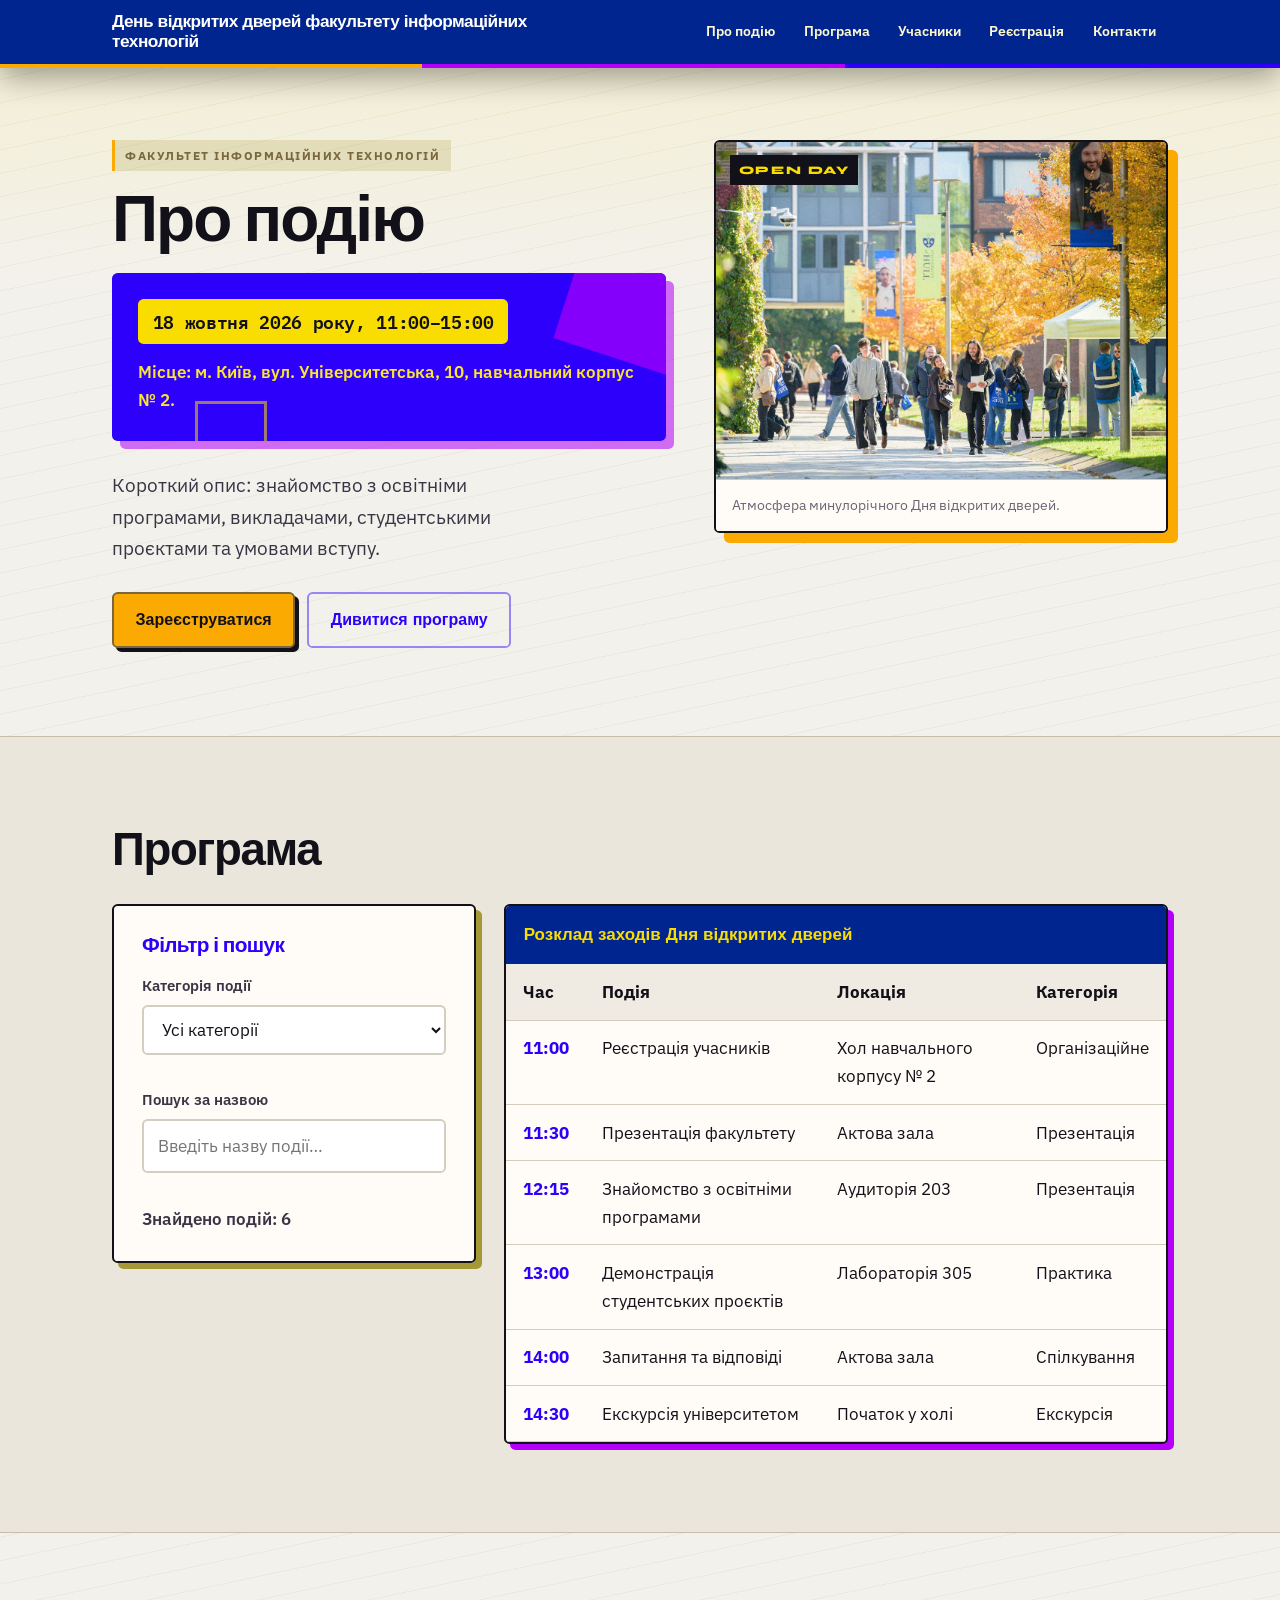
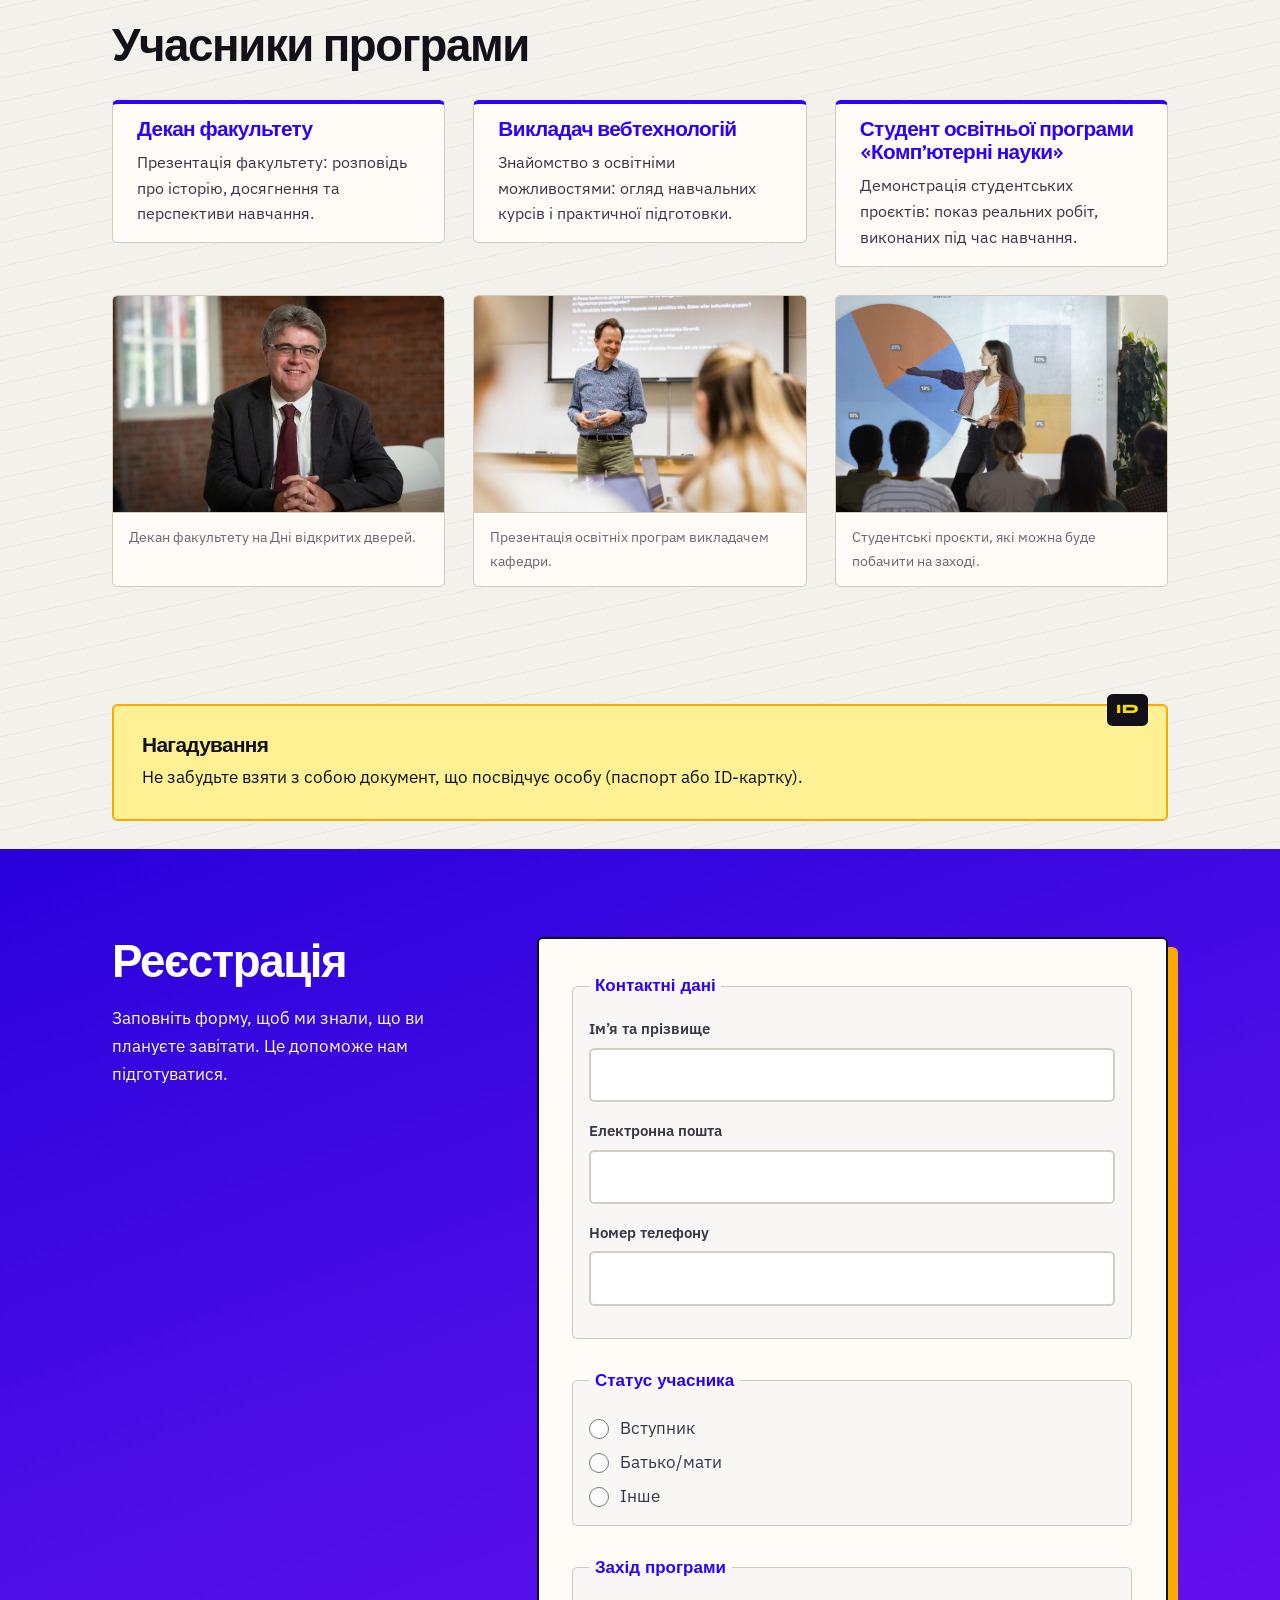
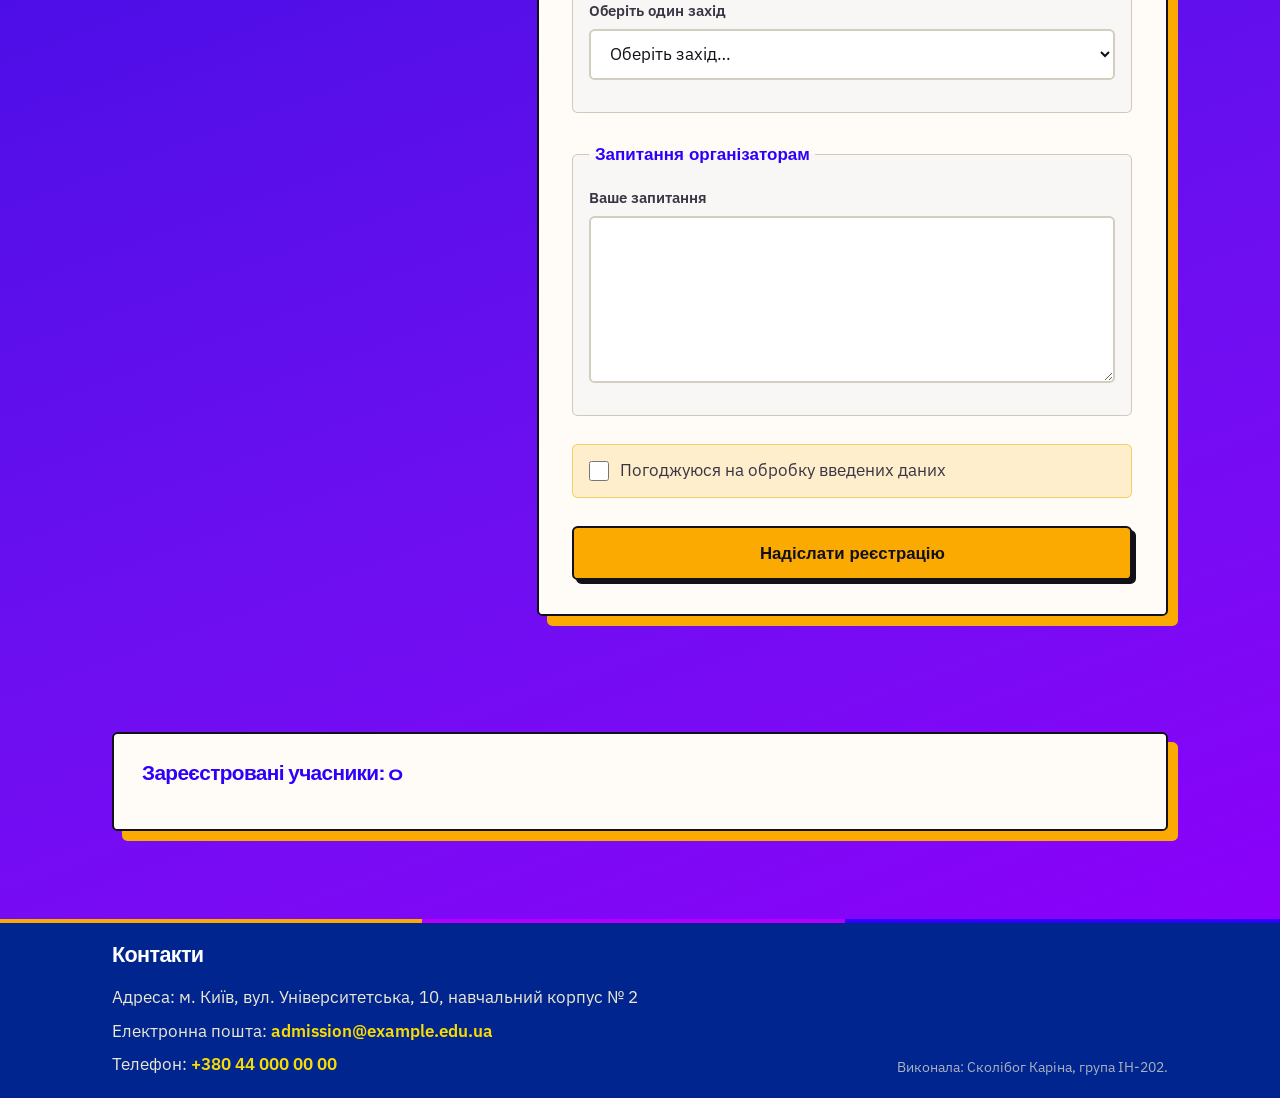
==== commit e6eaf903: "feat: add dynamic program rendering, filtering, and participant registration Implemented script.js w" ====
--- a/lab1/index.html
+++ b/lab1/index.html
@@ -11,6 +11,7 @@
       rel="stylesheet"
     />
     <link rel="stylesheet" href="styles.css" />
+    <script src="script.js" defer></script>
   </head>
   <body id="top">
     <!-- Хедер: заголовок, вступний текст і навігація -->
@@ -80,22 +81,38 @@
         </div>
       </section>
 
-      <!-- Розділ Програма: нумерований список і таблиця з розкладом -->
+      <!-- Розділ Програма: фільтр, пошук і динамічна таблиця з розкладом -->
       <section id="program" class="section section-muted">
         <div class="container">
           <h2>Програма</h2>
 
           <div class="program-layout">
-            <div class="program-list-wrap">
-              <h3>Хронологія подій</h3>
-              <ol class="program-list">
-                <li>11:00 — реєстрація учасників</li>
-                <li>11:30 — презентація факультету</li>
-                <li>12:15 — знайомство з освітніми програмами</li>
-                <li>13:00 — демонстрація студентських проєктів</li>
-                <li>14:00 — запитання та відповіді</li>
-                <li>14:30 — екскурсія університетом</li>
-              </ol>
+            <div class="program-controls">
+              <h3>Фільтр і пошук</h3>
+
+              <div class="form-field">
+                <label for="category-filter">Категорія події</label>
+                <select id="category-filter">
+                  <option value="all">Усі категорії</option>
+                </select>
+              </div>
+
+              <div class="form-field">
+                <label for="event-search">Пошук за назвою</label>
+                <input
+                  id="event-search"
+                  type="search"
+                  placeholder="Введіть назву події…"
+                  autocomplete="off"
+                />
+              </div>
+
+              <p
+                id="program-status"
+                class="program-status"
+                role="status"
+                aria-live="polite"
+              ></p>
             </div>
 
             <div class="table-responsive">
@@ -108,40 +125,10 @@
                     <th scope="col">Час</th>
                     <th scope="col">Подія</th>
                     <th scope="col">Локація</th>
+                    <th scope="col">Категорія</th>
                   </tr>
                 </thead>
-                <tbody>
-                  <tr>
-                    <th scope="row"><time datetime="11:00">11:00</time></th>
-                    <td>Реєстрація учасників</td>
-                    <td>Хол навчального корпусу № 2</td>
-                  </tr>
-                  <tr>
-                    <th scope="row"><time datetime="11:30">11:30</time></th>
-                    <td>Презентація факультету</td>
-                    <td>Аудиторія 201</td>
-                  </tr>
-                  <tr>
-                    <th scope="row"><time datetime="12:15">12:15</time></th>
-                    <td>Знайомство з освітніми програмами</td>
-                    <td>Аудиторія 201</td>
-                  </tr>
-                  <tr>
-                    <th scope="row"><time datetime="13:00">13:00</time></th>
-                    <td>Демонстрація студентських проєктів</td>
-                    <td>Комп’ютерна лабораторія 305</td>
-                  </tr>
-                  <tr>
-                    <th scope="row"><time datetime="14:00">14:00</time></th>
-                    <td>Запитання та відповіді</td>
-                    <td>Аудиторія 201</td>
-                  </tr>
-                  <tr>
-                    <th scope="row"><time datetime="14:30">14:30</time></th>
-                    <td>Екскурсія університетом</td>
-                    <td>Збір у холі корпусу № 2</td>
-                  </tr>
-                </tbody>
+                <tbody id="program-list"></tbody>
               </table>
             </div>
           </div>
@@ -184,7 +171,6 @@
                     і практичної підготовки.
                   </p>
                 </article>
-                <!-- Друге зображення: викладач -->
                 <figure class="participant-card card-image">
                   <img
                     src="images/coding.jpg"
@@ -206,7 +192,6 @@
                     виконаних під час навчання.
                   </p>
                 </article>
-                <!-- Третє зображення: студентський проєкт -->
                 <figure class="participant-card card-image">
                   <img
                     src="images/student-project.jpg"
@@ -235,7 +220,7 @@
         </div>
       </aside>
 
-      <!-- Розділ Реєстрація: форма з полями -->
+      <!-- Розділ Реєстрація: форма з полями та динамічний список учасників -->
       <section id="registration" class="section section-accent">
         <div class="container form-layout">
           <div class="form-info">
@@ -246,7 +231,7 @@
             </p>
           </div>
 
-          <form action="#" method="post">
+          <form id="registration-form" action="#" method="post" novalidate>
             <fieldset>
               <legend>Контактні дані</legend>
 
@@ -320,57 +305,12 @@
             </fieldset>
 
             <fieldset>
-              <legend>Заходи програми, які відвідаєте</legend>
-              <div class="checkbox-group">
-                <div class="form-check">
-                  <input
-                    id="event-presentation"
-                    name="events"
-                    type="checkbox"
-                    value="presentation"
-                  />
-                  <label for="event-presentation">Презентація факультету</label>
-                </div>
-                <div class="form-check">
-                  <input
-                    id="event-programs"
-                    name="events"
-                    type="checkbox"
-                    value="programs"
-                  />
-                  <label for="event-programs"
-                    >Знайомство з освітніми програмами</label
-                  >
-                </div>
-                <div class="form-check">
-                  <input
-                    id="event-projects"
-                    name="events"
-                    type="checkbox"
-                    value="projects"
-                  />
-                  <label for="event-projects"
-                    >Демонстрація студентських проєктів</label
-                  >
-                </div>
-                <div class="form-check">
-                  <input
-                    id="event-qa"
-                    name="events"
-                    type="checkbox"
-                    value="qa"
-                  />
-                  <label for="event-qa">Запитання та відповіді</label>
-                </div>
-                <div class="form-check">
-                  <input
-                    id="event-tour"
-                    name="events"
-                    type="checkbox"
-                    value="tour"
-                  />
-                  <label for="event-tour">Екскурсія університетом</label>
-                </div>
+              <legend>Захід програми</legend>
+              <div class="form-field">
+                <label for="event-select">Оберіть один захід</label>
+                <select id="event-select" name="event" required>
+                  <option value="">Оберіть захід…</option>
+                </select>
               </div>
             </fieldset>
 
@@ -386,11 +326,26 @@
               <input id="consent" name="consent" type="checkbox" required />
               <label for="consent">Погоджуюся на обробку введених даних</label>
             </div>
+
+            <p
+              id="form-message"
+              class="form-message"
+              role="status"
+              aria-live="polite"
+            ></p>
 
             <button type="submit" class="btn-submit">
               Надіслати реєстрацію
             </button>
           </form>
+
+          <div class="registered-block">
+            <h3>
+              Зареєстровані учасники:
+              <span id="participant-count">0</span>
+            </h3>
+            <ul id="participant-list" class="participant-list"></ul>
+          </div>
         </div>
       </section>
     </main>
@@ -417,4 +372,4 @@
       </div>
     </footer>
   </body>
-</html>
+</html>
--- a/lab1/styles.css
+++ b/lab1/styles.css
@@ -121,7 +121,7 @@
   font-size: clamp(1.1rem, 2vw, 1.3rem);
 }
 
-/* ---------- Контейнер ---------- */
+/* Контейнер */
 .container {
   width: 100%;
   max-width: var(--content-max);
@@ -1016,3 +1016,187 @@
     gap: 1.5rem;
   }
 }
+
+/* Стилізація блоку з фільтром та пошуком */
+.program-controls {
+  display: flex;
+  flex-direction: column;
+  gap: 1rem;
+  padding: var(--space-md);
+  background: var(--surface);
+  border: 2px solid var(--ink);
+  border-radius: var(--radius);
+  box-shadow: 6px 6px 0 var(--olive);
+}
+
+.program-controls h3 {
+  margin: 0;
+  color: var(--blue);
+}
+
+/* Додаємо стилі для select (фільтр та форма) */
+input[type="text"],
+input[type="email"],
+input[type="tel"],
+select,
+textarea {
+  width: 100%;
+  min-height: 2.9rem;
+  padding: 0.7rem 0.9rem;
+  border: 2px solid var(--line);
+  border-radius: var(--radius);
+  font: inherit;
+  background: #fff;
+  color: var(--ink);
+  transition:
+    border-color 0.2s ease,
+    box-shadow 0.2s ease;
+}
+
+input[type="text"]:hover,
+input[type="email"]:hover,
+input[type="tel"]:hover,
+select:hover,
+textarea:hover {
+  border-color: color-mix(in srgb, var(--olive) 60%, var(--line));
+}
+
+input[type="text"]:focus-visible,
+input[type="email"]:focus-visible,
+input[type="tel"]:focus-visible,
+select:focus-visible,
+textarea:focus-visible {
+  border-color: var(--blue);
+  outline: var(--focus);
+  outline-offset: 2px;
+  box-shadow: 0 0 0 3px color-mix(in srgb, var(--blue) 18%, transparent);
+}
+
+/* Повідомлення про кількість знайдених подій */
+.program-status {
+  margin: 0;
+  font-weight: 600;
+  color: var(--ink-soft);
+}
+
+.program-status.is-empty {
+  color: #b00020;
+}
+
+/* Повідомлення форми */
+.form-message {
+  display: none;
+  margin: 0.75rem 0;
+  padding: 0.75rem 1rem;
+  border-radius: var(--radius);
+  font-weight: 600;
+}
+
+.form-message.error,
+.form-message.success {
+  display: block;
+}
+
+.form-message.error {
+  background: #fdecea;
+  border: 1px solid #f5c2c0;
+  color: #b00020;
+}
+
+.form-message.success {
+  background: #e7f6ec;
+  border: 1px solid #b7e1c5;
+  color: #146c43;
+}
+
+/* Підсвічування полів з помилкою */
+.field-error {
+  border-color: #b00020 !important;
+  outline: 2px solid rgba(176, 0, 32, 0.25);
+  outline-offset: 1px;
+}
+
+/* Стилізація блоку зареєстрованих учасників */
+.registered-block {
+  grid-column: 1 / -1;
+  margin-top: var(--space-md);
+  padding: var(--space-md);
+  background: var(--surface);
+  border: 2px solid var(--ink);
+  border-radius: var(--radius);
+  box-shadow: 10px 10px 0 var(--gold);
+}
+
+.registered-block h3 {
+  margin-top: 0;
+  margin-bottom: 1rem;
+  color: var(--blue);
+}
+
+/* Список зареєстрованих учасників */
+.participant-list {
+  list-style: none;
+  margin: 0;
+  padding: 0;
+  display: grid;
+  gap: 0.75rem;
+}
+
+.participant-list li {
+  padding: 0.85rem 1rem;
+  background: var(--canvas);
+  border: 1px solid var(--line);
+  border-radius: var(--radius);
+  color: var(--ink);
+  box-shadow: 0 2px 5px rgba(0, 0, 0, 0.05);
+}
+
+/* Адаптація для мобільних пристроїв */
+@media (max-width: 767px) {
+  .registered-block {
+    box-shadow: 5px 5px 0 var(--gold);
+  }
+}
+
+/* Оновлені стилі для всіх полів вводу, включаючи пошук та select */
+input[type="text"],
+input[type="email"],
+input[type="tel"],
+input[type="search"],
+select,
+textarea {
+  width: 100%;
+  min-height: 2.9rem;
+  padding: 0.7rem 0.9rem;
+  border: 2px solid var(--line);
+  border-radius: var(--radius);
+  font: inherit;
+  background: #fff;
+  color: var(--ink);
+  transition:
+    border-color 0.2s ease,
+    box-shadow 0.2s ease;
+}
+
+/* Ефект при наведенні */
+input[type="text"]:hover,
+input[type="email"]:hover,
+input[type="tel"]:hover,
+input[type="search"]:hover,
+select:hover,
+textarea:hover {
+  border-color: color-mix(in srgb, var(--olive) 60%, var(--line));
+}
+
+/* Ефект при фокусуванні (кліку) */
+input[type="text"]:focus-visible,
+input[type="email"]:focus-visible,
+input[type="tel"]:focus-visible,
+input[type="search"]:focus-visible,
+select:focus-visible,
+textarea:focus-visible {
+  border-color: var(--blue);
+  outline: var(--focus);
+  outline-offset: 2px;
+  box-shadow: 0 0 0 3px color-mix(in srgb, var(--blue) 18%, transparent);
+}
